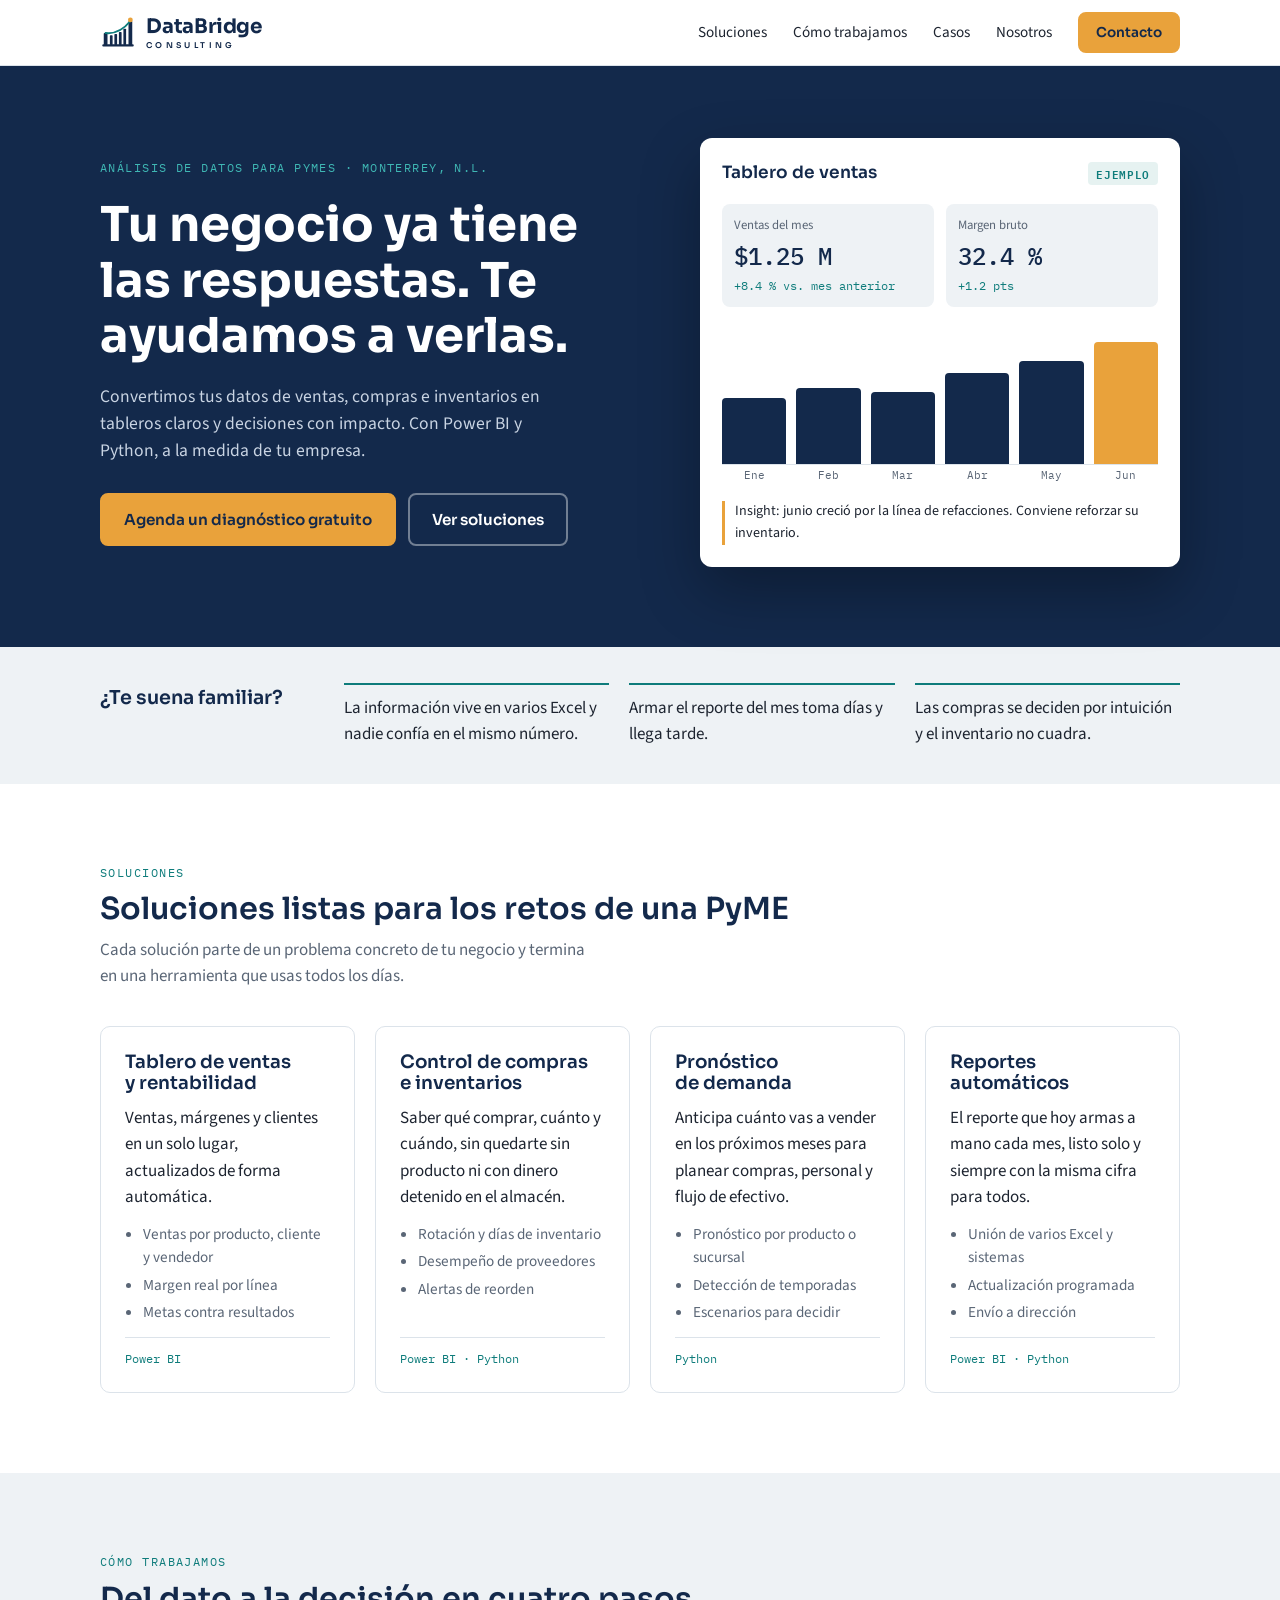
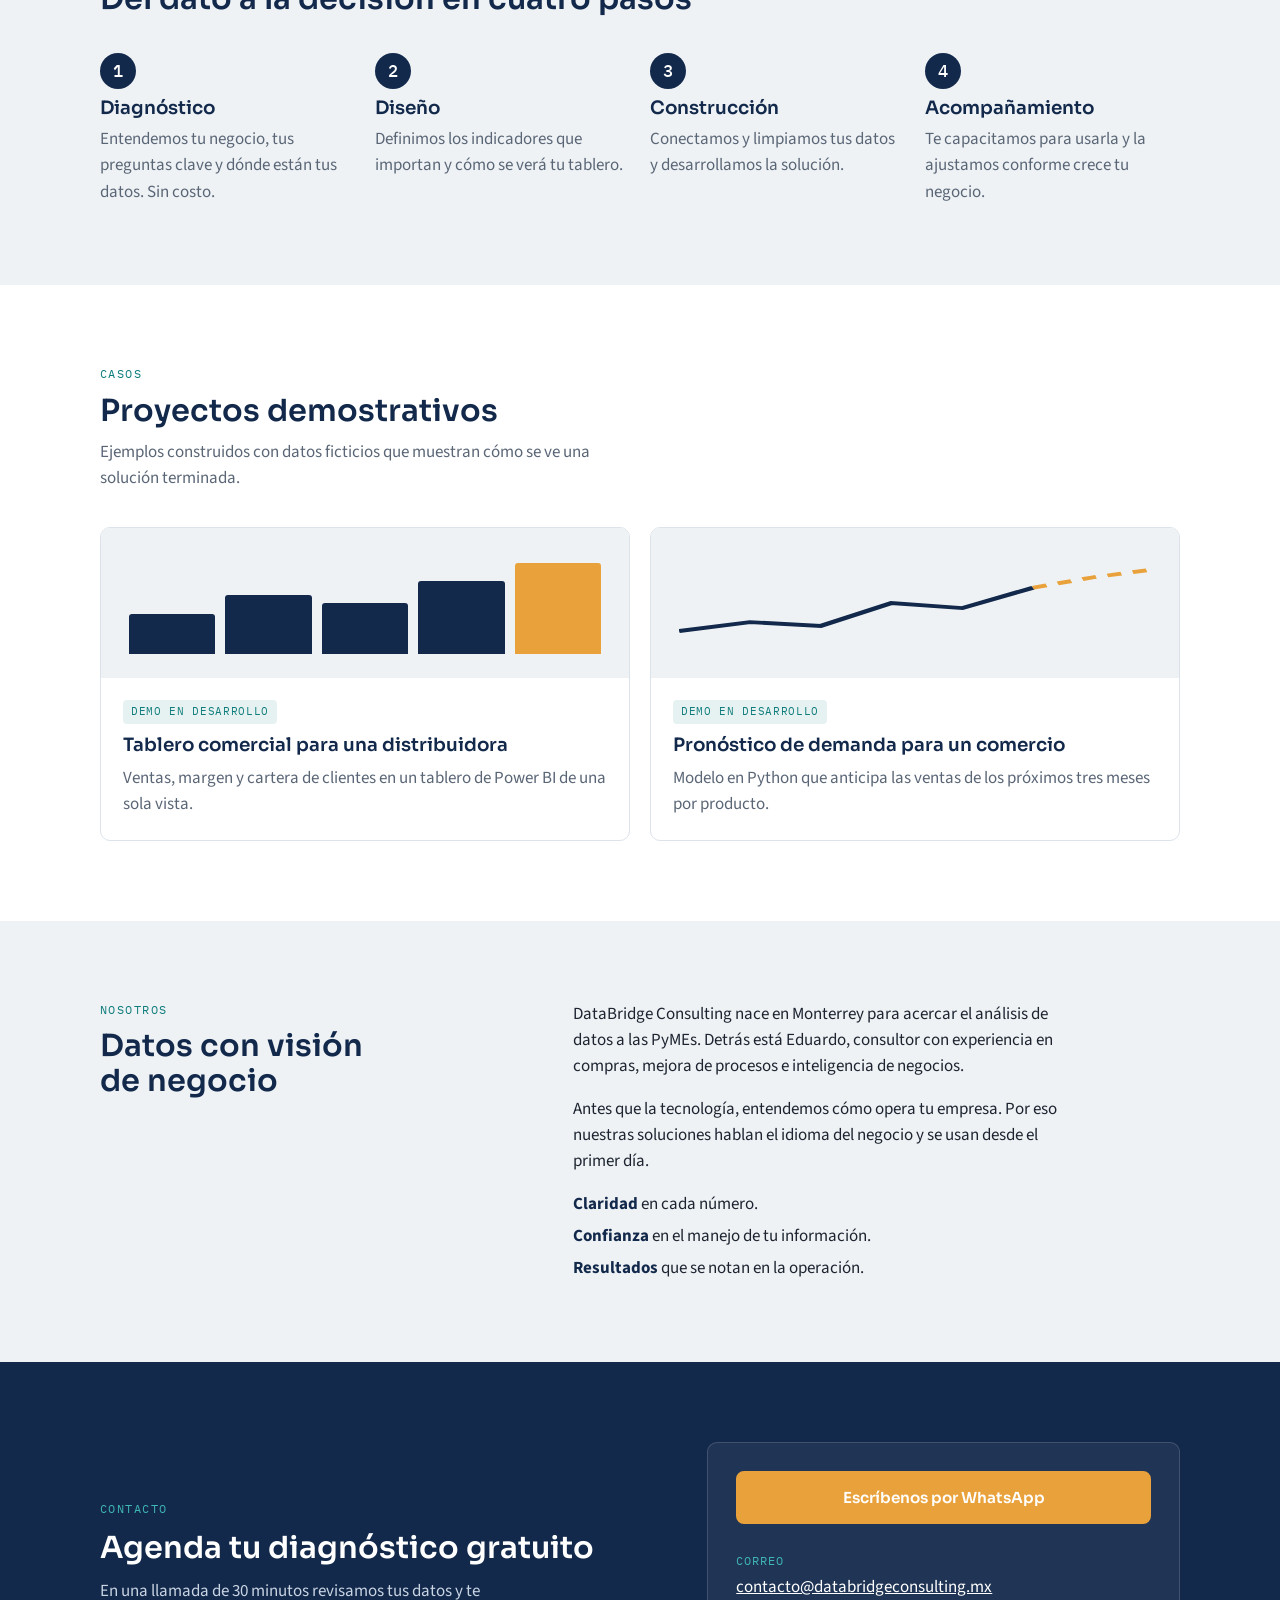
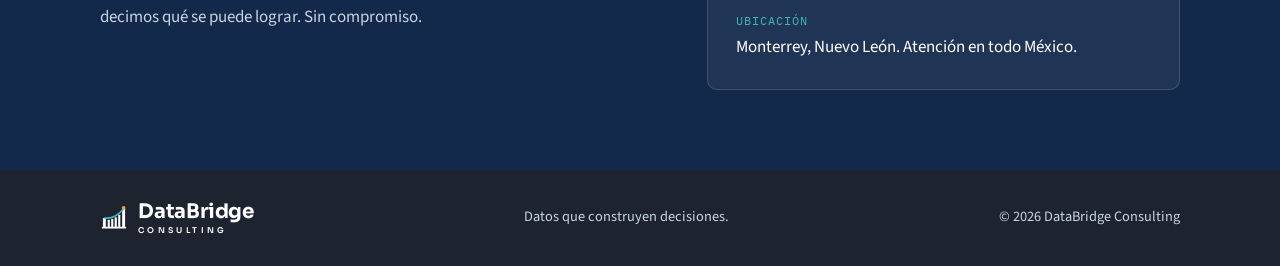
==== index.html @ db4a4141 "Primera versión del sitio con la identidad de marca Página de una sola vista con Inicio, Soluciones," ====
<!doctype html>
<html lang="es-MX">
<head>
  <meta charset="utf-8">
  <meta name="viewport" content="width=device-width, initial-scale=1">
  <title>DataBridge Consulting | Análisis de datos para PyMEs en Monterrey</title>
  <meta name="description" content="Consultoría en análisis de datos para PyMEs en Monterrey. Tableros en Power BI y analítica con Python para que decidas con datos.">
  <meta property="og:title" content="DataBridge Consulting">
  <meta property="og:description" content="Datos que construyen decisiones. Análisis de datos para PyMEs en Monterrey, N.L.">
  <meta property="og:type" content="website">
  <meta property="og:url" content="https://databridgeconsulting.mx/">
  <meta name="theme-color" content="#13294B">
  <link rel="icon" href="assets/img/favicon.svg" type="image/svg+xml">
  <link rel="preconnect" href="https://fonts.googleapis.com">
  <link rel="preconnect" href="https://fonts.gstatic.com" crossorigin>
  <link rel="stylesheet" href="https://fonts.googleapis.com/css2?family=Sora:wght@400;600;700&family=Source+Sans+3:wght@400;600&family=IBM+Plex+Mono:wght@400;500&display=swap">
  <link rel="stylesheet" href="assets/css/styles.css">
</head>
<body>

<header class="site-header">
  <div class="container header-inner">
    <a href="#inicio" class="lockup" aria-label="DataBridge Consulting, inicio">
      <img src="assets/img/simbolo.svg" alt="" width="36" height="36">
      <span class="word"><b>DataBridge</b><small>CONSULTING</small></span>
    </a>
    <button class="menu-toggle" id="menu-toggle" aria-expanded="false" aria-controls="menu">Menú</button>
    <nav id="menu" class="menu">
      <a href="#soluciones">Soluciones</a>
      <a href="#proceso">Cómo trabajamos</a>
      <a href="#casos">Casos</a>
      <a href="#nosotros">Nosotros</a>
      <a href="#contacto" class="btn btn-sm">Contacto</a>
    </nav>
  </div>
</header>

<main>

  <!-- INICIO -->
  <section id="inicio" class="hero">
    <div class="container hero-grid">
      <div class="hero-copy">
        <p class="eyebrow on-dark">Análisis de datos para PyMEs · Monterrey, N.L.</p>
        <h1>Tu negocio ya tiene las respuestas. Te ayudamos a verlas.</h1>
        <p class="hero-lead">Convertimos tus datos de ventas, compras e inventarios en tableros claros y decisiones con impacto. Con Power BI y Python, a la medida de tu empresa.</p>
        <div class="hero-actions">
          <a href="#contacto" class="btn">Agenda un diagnóstico gratuito</a>
          <a href="#soluciones" class="btn btn-ghost">Ver soluciones</a>
        </div>
      </div>

      <figure class="dash" aria-label="Ejemplo de tablero de ventas">
        <div class="dash-head">
          <span>Tablero de ventas</span>
          <span class="tag">Ejemplo</span>
        </div>
        <div class="kpis">
          <div><span class="kpi-label">Ventas del mes</span><span class="kpi-value">$1.25 M</span><span class="kpi-delta up">+8.4 % vs. mes anterior</span></div>
          <div><span class="kpi-label">Margen bruto</span><span class="kpi-value">32.4 %</span><span class="kpi-delta up">+1.2 pts</span></div>
        </div>
        <div class="chart" role="img" aria-label="Ventas mensuales de enero a junio en aumento, junio destacado">
          <div class="bar" style="--h:48%"><span>Ene</span></div>
          <div class="bar" style="--h:55%"><span>Feb</span></div>
          <div class="bar" style="--h:52%"><span>Mar</span></div>
          <div class="bar" style="--h:66%"><span>Abr</span></div>
          <div class="bar" style="--h:74%"><span>May</span></div>
          <div class="bar hl" style="--h:88%"><span>Jun</span></div>
        </div>
        <figcaption>Insight: junio creció por la línea de refacciones. Conviene reforzar su inventario.</figcaption>
      </figure>
    </div>
  </section>

  <!-- PROPUESTA -->
  <section class="band">
    <div class="container band-grid">
      <p class="band-title">¿Te suena familiar?</p>
      <ul class="pains">
        <li>La información vive en varios Excel y nadie confía en el mismo número.</li>
        <li>Armar el reporte del mes toma días y llega tarde.</li>
        <li>Las compras se deciden por intuición y el inventario no cuadra.</li>
      </ul>
    </div>
  </section>

  <!-- SOLUCIONES -->
  <section id="soluciones" class="section">
    <div class="container">
      <div class="section-head">
        <p class="eyebrow">Soluciones</p>
        <h2>Soluciones listas para los retos de una PyME</h2>
        <p class="lead">Cada solución parte de un problema concreto de tu negocio y termina en una herramienta que usas todos los días.</p>
      </div>
      <div class="cards">
        <article class="card">
          <h3>Tablero de ventas y rentabilidad</h3>
          <p>Ventas, márgenes y clientes en un solo lugar, actualizados de forma automática.</p>
          <ul><li>Ventas por producto, cliente y vendedor</li><li>Margen real por línea</li><li>Metas contra resultados</li></ul>
          <p class="card-tool">Power BI</p>
        </article>
        <article class="card">
          <h3>Control de compras e inventarios</h3>
          <p>Saber qué comprar, cuánto y cuándo, sin quedarte sin producto ni con dinero detenido en el almacén.</p>
          <ul><li>Rotación y días de inventario</li><li>Desempeño de proveedores</li><li>Alertas de reorden</li></ul>
          <p class="card-tool">Power BI · Python</p>
        </article>
        <article class="card">
          <h3>Pronóstico de demanda</h3>
          <p>Anticipa cuánto vas a vender en los próximos meses para planear compras, personal y flujo de efectivo.</p>
          <ul><li>Pronóstico por producto o sucursal</li><li>Detección de temporadas</li><li>Escenarios para decidir</li></ul>
          <p class="card-tool">Python</p>
        </article>
        <article class="card">
          <h3>Reportes automáticos</h3>
          <p>El reporte que hoy armas a mano cada mes, listo solo y siempre con la misma cifra para todos.</p>
          <ul><li>Unión de varios Excel y sistemas</li><li>Actualización programada</li><li>Envío a dirección</li></ul>
          <p class="card-tool">Power BI · Python</p>
        </article>
      </div>
    </div>
  </section>

  <!-- PROCESO -->
  <section id="proceso" class="section section-alt">
    <div class="container">
      <div class="section-head">
        <p class="eyebrow">Cómo trabajamos</p>
        <h2>Del dato a la decisión en cuatro pasos</h2>
      </div>
      <ol class="steps">
        <li><h3>Diagnóstico</h3><p>Entendemos tu negocio, tus preguntas clave y dónde están tus datos. Sin costo.</p></li>
        <li><h3>Diseño</h3><p>Definimos los indicadores que importan y cómo se verá tu tablero.</p></li>
        <li><h3>Construcción</h3><p>Conectamos y limpiamos tus datos y desarrollamos la solución.</p></li>
        <li><h3>Acompañamiento</h3><p>Te capacitamos para usarla y la ajustamos conforme crece tu negocio.</p></li>
      </ol>
    </div>
  </section>

  <!-- CASOS -->
  <section id="casos" class="section">
    <div class="container">
      <div class="section-head">
        <p class="eyebrow">Casos</p>
        <h2>Proyectos demostrativos</h2>
        <p class="lead">Ejemplos construidos con datos ficticios que muestran cómo se ve una solución terminada.</p>
      </div>
      <div class="cases">
        <article class="case">
          <div class="case-visual" aria-hidden="true">
            <div class="mini-bars"><i style="--h:40%"></i><i style="--h:58%"></i><i style="--h:50%"></i><i style="--h:72%"></i><i style="--h:90%" class="hl"></i></div>
          </div>
          <div class="case-body">
            <p class="tag">Demo en desarrollo</p>
            <h3>Tablero comercial para una distribuidora</h3>
            <p>Ventas, margen y cartera de clientes en un tablero de Power BI de una sola vista.</p>
          </div>
        </article>
        <article class="case">
          <div class="case-visual" aria-hidden="true">
            <svg viewBox="0 0 200 80" preserveAspectRatio="none"><polyline points="0,62 30,55 60,58 90,40 120,44 150,28" fill="none" stroke="#13294B" stroke-width="3"/><polyline points="150,28 175,20 200,14" fill="none" stroke="#E9A23B" stroke-width="3" stroke-dasharray="6 5"/></svg>
          </div>
          <div class="case-body">
            <p class="tag">Demo en desarrollo</p>
            <h3>Pronóstico de demanda para un comercio</h3>
            <p>Modelo en Python que anticipa las ventas de los próximos tres meses por producto.</p>
          </div>
        </article>
      </div>
    </div>
  </section>

  <!-- NOSOTROS -->
  <section id="nosotros" class="section section-alt">
    <div class="container about">
      <div>
        <p class="eyebrow">Nosotros</p>
        <h2>Datos con visión de negocio</h2>
      </div>
      <div class="about-copy">
        <p>DataBridge Consulting nace en Monterrey para acercar el análisis de datos a las PyMEs. Detrás está Eduardo, consultor con experiencia en compras, mejora de procesos e inteligencia de negocios.</p>
        <p>Antes que la tecnología, entendemos cómo opera tu empresa. Por eso nuestras soluciones hablan el idioma del negocio y se usan desde el primer día.</p>
        <ul class="values">
          <li><b>Claridad</b> en cada número.</li>
          <li><b>Confianza</b> en el manejo de tu información.</li>
          <li><b>Resultados</b> que se notan en la operación.</li>
        </ul>
      </div>
    </div>
  </section>

  <!-- CONTACTO -->
  <section id="contacto" class="section contact">
    <div class="container contact-grid">
      <div>
        <p class="eyebrow on-dark">Contacto</p>
        <h2>Agenda tu diagnóstico gratuito</h2>
        <p class="contact-lead">En una llamada de 30 minutos revisamos tus datos y te decimos qué se puede lograr. Sin compromiso.</p>
      </div>
      <div class="contact-card">
        <!-- PENDIENTE: reemplazar con el WhatsApp y correo reales -->
        <a class="btn" href="https://wa.me/528100000000?text=Hola%2C%20me%20interesa%20un%20diagn%C3%B3stico%20de%20datos" target="_blank" rel="noopener">Escríbenos por WhatsApp</a>
        <dl>
          <dt>Correo</dt><dd><a href="mailto:contacto@databridgeconsulting.mx">contacto@databridgeconsulting.mx</a></dd>
          <dt>Ubicación</dt><dd>Monterrey, Nuevo León. Atención en todo México.</dd>
        </dl>
      </div>
    </div>
  </section>

</main>

<footer class="site-footer">
  <div class="container footer-inner">
    <span class="lockup">
      <img src="assets/img/simbolo-negativo.svg" alt="" width="28" height="28">
      <span class="word"><b>DataBridge</b><small>CONSULTING</small></span>
    </span>
    <p>Datos que construyen decisiones.</p>
    <p class="copy">© <span id="year">2026</span> DataBridge Consulting</p>
  </div>
</footer>

<script src="assets/js/main.js"></script>
</body>
</html>
---- assets/css/styles.css ----
/* DataBridge Consulting — estilos del sitio
   Colores y fuentes según el Manual de Marca v1 */
:root {
  --indigo: #13294B;     /* Índigo Puente (primario) */
  --teal: #0E7C7B;       /* Turquesa Dato (secundario) */
  --teal-light: #3FB7B4; /* Turquesa claro (sobre fondo oscuro) */
  --amber: #E9A23B;      /* Ámbar Insight (acento) */
  --mist: #EEF2F5;       /* Niebla (fondos) */
  --graphite: #1D2430;   /* Grafito (texto) */
  --muted: #5A6676;
  --line: #DCE3EA;
  --white: #FFFFFF;
  --on-dark-muted: #C9D4E3;

  --f-display: "Sora", "Segoe UI", system-ui, sans-serif;
  --f-body: "Source Sans 3", "Segoe UI", system-ui, sans-serif;
  --f-mono: "IBM Plex Mono", ui-monospace, Menlo, monospace;

  --radius: 10px;
  --maxw: 1120px;
  color-scheme: light;
}

* { box-sizing: border-box; }
html { scroll-behavior: smooth; scroll-padding-top: 76px; }
@media (prefers-reduced-motion: reduce) { html { scroll-behavior: auto; } }
body {
  margin: 0;
  background: var(--white);
  color: var(--graphite);
  font-family: var(--f-body);
  font-size: 17px;
  line-height: 1.55;
}
img { max-width: 100%; display: block; }
a { color: var(--teal); }
a:focus-visible, button:focus-visible { outline: 3px solid var(--amber); outline-offset: 2px; }
h1, h2, h3 { font-family: var(--f-display); line-height: 1.15; margin: 0; text-wrap: balance; color: var(--indigo); }
h2 { font-size: clamp(1.5rem, 3vw, 1.9rem); font-weight: 600; }
h3 { font-size: 1.15rem; font-weight: 600; }
p { margin: 0; }

.container { max-width: var(--maxw); margin: 0 auto; padding-inline: 20px; }

.eyebrow {
  font-family: var(--f-mono);
  font-size: .75rem;
  letter-spacing: .12em;
  text-transform: uppercase;
  color: var(--teal);
}
.eyebrow.on-dark { color: var(--teal-light); }
.lead { color: var(--muted); max-width: 62ch; }
.tag {
  font-family: var(--f-mono);
  font-size: .7rem;
  letter-spacing: .06em;
  text-transform: uppercase;
  color: var(--teal);
  background: rgba(14, 124, 123, .1);
  padding: 3px 8px;
  border-radius: 4px;
  justify-self: start;
  width: fit-content;
}

/* Botones */
.btn {
  display: inline-block;
  background: var(--amber);
  color: var(--indigo);
  font-family: var(--f-display);
  font-weight: 600;
  font-size: .95rem;
  text-decoration: none;
  padding: 13px 22px;
  border-radius: 8px;
  border: 2px solid var(--amber);
  transition: transform .15s ease, box-shadow .15s ease;
}
.btn:hover { transform: translateY(-1px); box-shadow: 0 6px 18px rgba(233, 162, 59, .35); }
.btn-ghost { background: transparent; color: var(--white); border-color: rgba(255, 255, 255, .4); }
.btn-ghost:hover { border-color: var(--white); box-shadow: none; }
.btn-sm { padding: 8px 16px; font-size: .85rem; }
@media (prefers-reduced-motion: reduce) { .btn { transition: none; } }

/* Logotipo en HTML */
.lockup { display: flex; align-items: center; gap: 10px; text-decoration: none; color: var(--indigo); }
.word { display: grid; line-height: 1; }
.word b { font-family: var(--f-display); font-weight: 700; font-size: 1.25rem; letter-spacing: -.01em; }
.word small { font-family: var(--f-display); font-weight: 600; font-size: .5rem; letter-spacing: .42em; margin-top: 4px; }

/* Encabezado */
.site-header {
  position: sticky; top: 0; z-index: 10;
  background: rgba(255, 255, 255, .96);
  backdrop-filter: blur(6px);
  border-bottom: 1px solid var(--line);
}
.header-inner { display: flex; align-items: center; justify-content: space-between; gap: 16px; padding-block: 12px; }
.menu { display: flex; align-items: center; gap: 26px; }
.menu a:not(.btn) { color: var(--graphite); text-decoration: none; font-size: .95rem; }
.menu a:not(.btn):hover { color: var(--teal); }
.menu-toggle {
  display: none;
  font: 600 .9rem var(--f-display);
  color: var(--indigo);
  background: none;
  border: 1px solid var(--line);
  border-radius: 6px;
  padding: 8px 12px;
  cursor: pointer;
}
@media (max-width: 820px) {
  .menu-toggle { display: block; }
  .menu {
    display: none;
    position: absolute; left: 0; right: 0; top: 100%;
    flex-direction: column; align-items: stretch; gap: 0;
    background: var(--white);
    border-bottom: 1px solid var(--line);
    padding: 8px 20px 16px;
  }
  .menu.open { display: flex; }
  .menu a:not(.btn) { padding: 12px 0; border-bottom: 1px solid var(--line); }
  .menu .btn { margin-top: 12px; text-align: center; }
}

/* Inicio */
.hero { background: var(--indigo); color: var(--white); padding-block: 72px 80px; }
.hero-grid { display: grid; grid-template-columns: 1.15fr 1fr; gap: 48px; align-items: center; }
.hero-copy { display: grid; gap: 20px; min-width: 0; }
.hero h1 { color: var(--white); font-size: clamp(2rem, 4.6vw, 3rem); font-weight: 700; }
.hero-lead { color: var(--on-dark-muted); font-size: 1.1rem; max-width: 52ch; }
.hero-actions { display: flex; flex-wrap: wrap; gap: 12px; margin-top: 8px; }
@media (max-width: 900px) { .hero-grid { grid-template-columns: 1fr; } .hero { padding-block: 48px 56px; } }

/* Tablero de ejemplo */
.dash {
  margin: 0;
  background: var(--white);
  color: var(--graphite);
  border-radius: 12px;
  padding: 22px;
  display: grid;
  gap: 18px;
  box-shadow: 0 24px 60px rgba(0, 0, 0, .3);
  min-width: 0;
}
.dash-head { display: flex; justify-content: space-between; align-items: center; font-family: var(--f-display); font-weight: 600; color: var(--indigo); }
.kpis { display: grid; grid-template-columns: 1fr 1fr; gap: 12px; }
.kpis > div { background: var(--mist); border-radius: 8px; padding: 12px; display: grid; gap: 2px; }
.kpi-label { font-size: .8rem; color: var(--muted); }
.kpi-value { font-family: var(--f-mono); font-weight: 500; font-size: 1.5rem; color: var(--indigo); font-variant-numeric: tabular-nums; }
.kpi-delta { font-family: var(--f-mono); font-size: .72rem; }
.kpi-delta.up { color: var(--teal); }
.chart { display: flex; align-items: flex-end; gap: 10px; height: 140px; border-bottom: 1px solid var(--line); padding-bottom: 0; margin-bottom: 18px; }
.bar { flex: 1; height: var(--h); background: var(--indigo); border-radius: 4px 4px 0 0; position: relative; }
.bar.hl { background: var(--amber); }
.bar span { position: absolute; bottom: -20px; left: 0; right: 0; text-align: center; font-family: var(--f-mono); font-size: .68rem; color: var(--muted); }
.dash figcaption { font-size: .88rem; color: var(--graphite); border-left: 3px solid var(--amber); padding-left: 10px; }

/* Franja de dolores */
.band { background: var(--mist); padding-block: 36px; }
.band-grid { display: grid; grid-template-columns: 220px 1fr; gap: 24px; align-items: start; }
.band-title { font-family: var(--f-display); font-weight: 600; font-size: 1.2rem; color: var(--indigo); }
.pains { list-style: none; margin: 0; padding: 0; display: grid; grid-template-columns: repeat(3, 1fr); gap: 20px; }
.pains li { border-top: 2px solid var(--teal); padding-top: 10px; }
@media (max-width: 820px) { .band-grid, .pains { grid-template-columns: 1fr; } }

/* Secciones */
.section { padding-block: 80px; }
.section-alt { background: var(--mist); }
.section-head { display: grid; gap: 10px; margin-bottom: 36px; }
@media (max-width: 700px) { .section { padding-block: 56px; } }

/* Soluciones */
.cards { display: grid; grid-template-columns: repeat(auto-fit, minmax(240px, 1fr)); gap: 20px; }
.card {
  border: 1px solid var(--line);
  border-radius: var(--radius);
  padding: 24px;
  display: flex;
  flex-direction: column;
  gap: 12px;
  background: var(--white);
}
.card ul { margin: 0; padding-left: 18px; color: var(--muted); font-size: .95rem; display: grid; gap: 4px; }
.card-tool { margin-top: auto; font-family: var(--f-mono); font-size: .75rem; color: var(--teal); padding-top: 12px; border-top: 1px solid var(--line); }

/* Proceso */
.steps { list-style: none; margin: 0; padding: 0; display: grid; grid-template-columns: repeat(4, 1fr); gap: 20px; counter-reset: paso; }
.steps li { counter-increment: paso; display: grid; gap: 8px; align-content: start; }
.steps li::before {
  content: counter(paso);
  font-family: var(--f-mono);
  font-weight: 500;
  color: var(--white);
  background: var(--indigo);
  width: 36px; height: 36px;
  border-radius: 50%;
  display: grid; place-items: center;
}
.steps p { color: var(--muted); }
@media (max-width: 900px) { .steps { grid-template-columns: repeat(2, 1fr); } }
@media (max-width: 520px) { .steps { grid-template-columns: 1fr; } }

/* Casos */
.cases { display: grid; grid-template-columns: repeat(auto-fit, minmax(300px, 1fr)); gap: 20px; }
.case { border: 1px solid var(--line); border-radius: var(--radius); overflow: hidden; display: grid; }
.case-visual { background: var(--mist); height: 150px; padding: 24px 28px; display: flex; align-items: flex-end; }
.case-visual svg { width: 100%; height: 100%; }
.mini-bars { display: flex; align-items: flex-end; gap: 10px; width: 100%; height: 100%; }
.mini-bars i { flex: 1; height: var(--h); background: var(--indigo); border-radius: 3px 3px 0 0; }
.mini-bars i.hl { background: var(--amber); }
.case-body { padding: 22px; display: grid; gap: 10px; }
.case-body p:last-child { color: var(--muted); }

/* Nosotros */
.about { display: grid; grid-template-columns: 1fr 1.4fr; gap: 40px; }
.about > div:first-child { display: grid; gap: 10px; align-content: start; }
.about-copy { display: grid; gap: 16px; max-width: 64ch; }
.values { list-style: none; margin: 0; padding: 0; display: grid; gap: 6px; }
.values b { color: var(--indigo); }
@media (max-width: 820px) { .about { grid-template-columns: 1fr; gap: 20px; } }

/* Contacto */
.contact { background: var(--indigo); color: var(--white); }
.contact h2 { color: var(--white); }
.contact-grid { display: grid; grid-template-columns: 1.2fr 1fr; gap: 40px; align-items: center; }
.contact-grid > div:first-child { display: grid; gap: 12px; }
.contact-lead { color: var(--on-dark-muted); max-width: 48ch; }
.contact-card { background: rgba(255, 255, 255, .06); border: 1px solid rgba(255, 255, 255, .14); border-radius: var(--radius); padding: 28px; display: grid; gap: 20px; }
.contact-card .btn { text-align: center; }
.contact-card dl { margin: 0; display: grid; gap: 4px; }
.contact-card dt { font-family: var(--f-mono); font-size: .72rem; letter-spacing: .08em; text-transform: uppercase; color: var(--teal-light); margin-top: 8px; }
.contact-card dd { margin: 0; overflow-wrap: anywhere; }
.contact-card a { color: var(--white); }
@media (max-width: 820px) { .contact-grid { grid-template-columns: 1fr; } }

/* Pie de página */
.site-footer { background: var(--graphite); color: var(--on-dark-muted); padding-block: 32px; font-size: .9rem; }
.site-footer .lockup { color: var(--white); }
.footer-inner { display: flex; flex-wrap: wrap; align-items: center; justify-content: space-between; gap: 16px; }
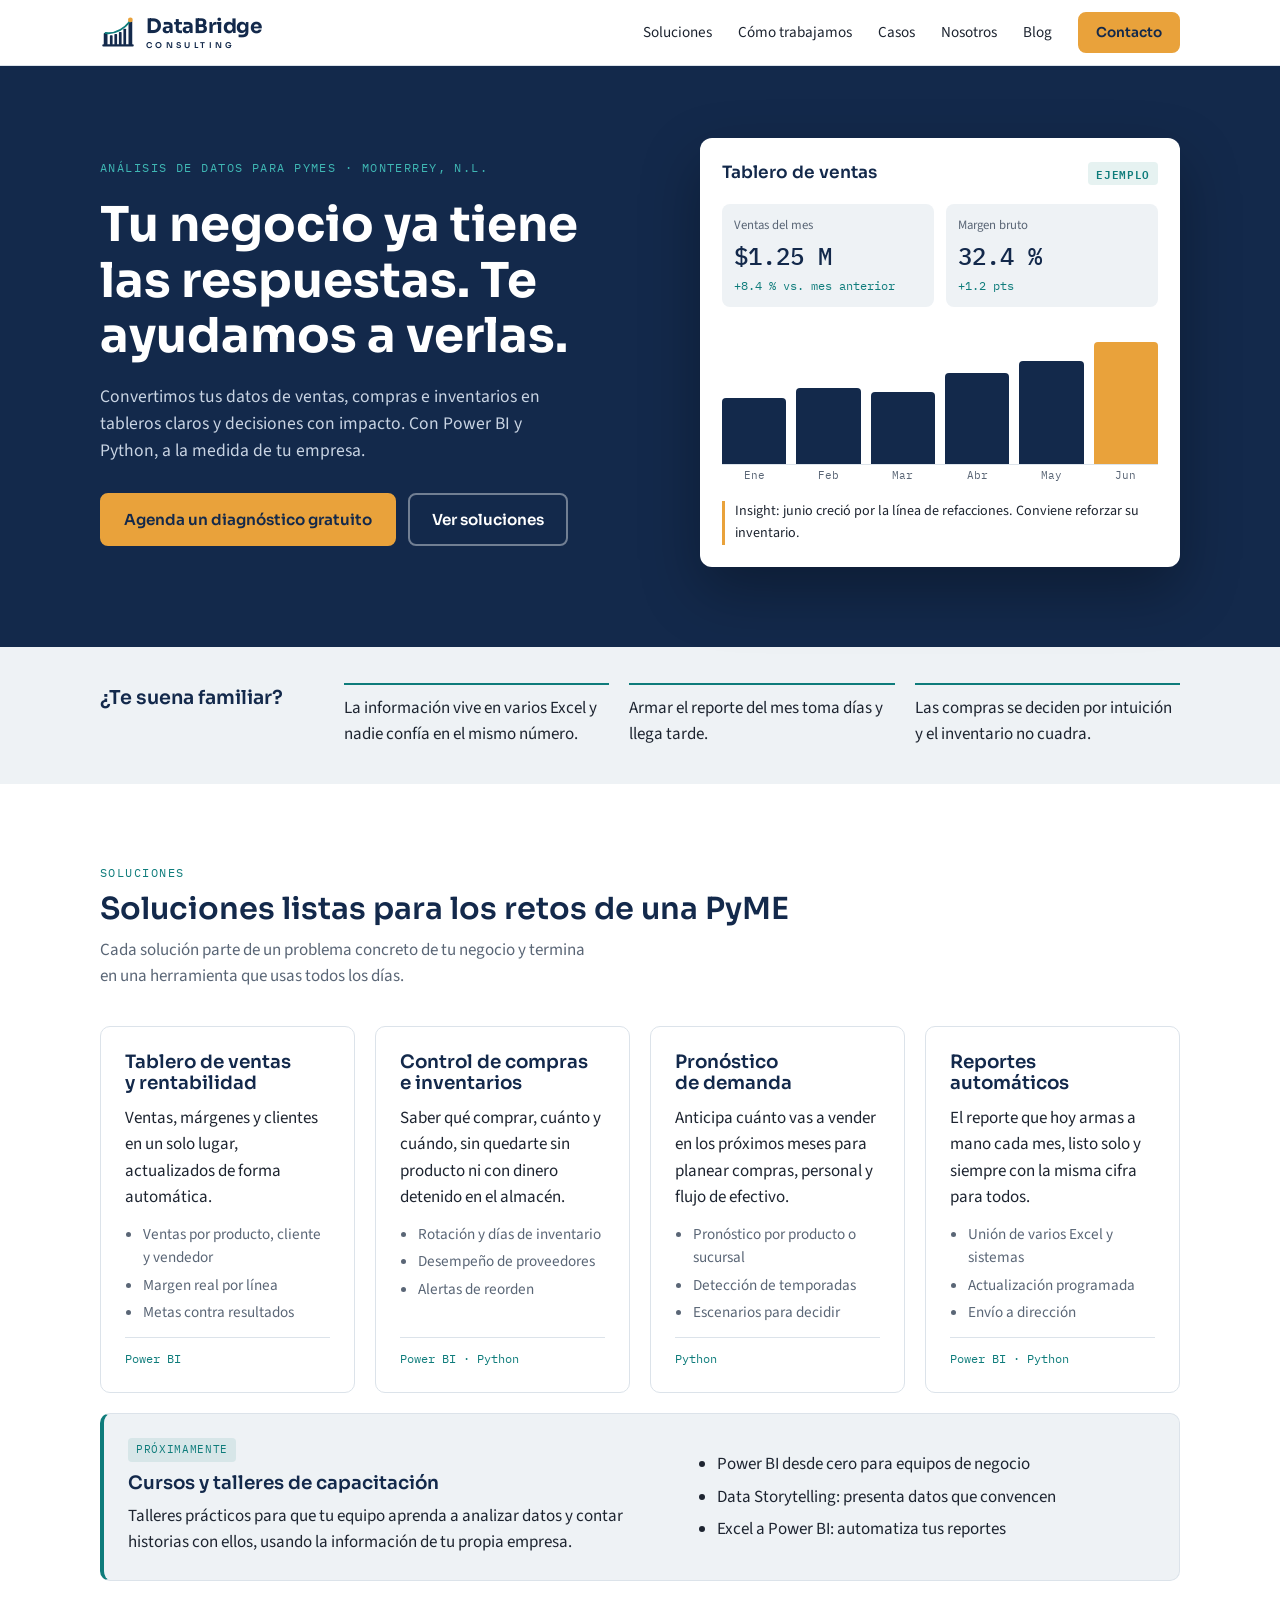
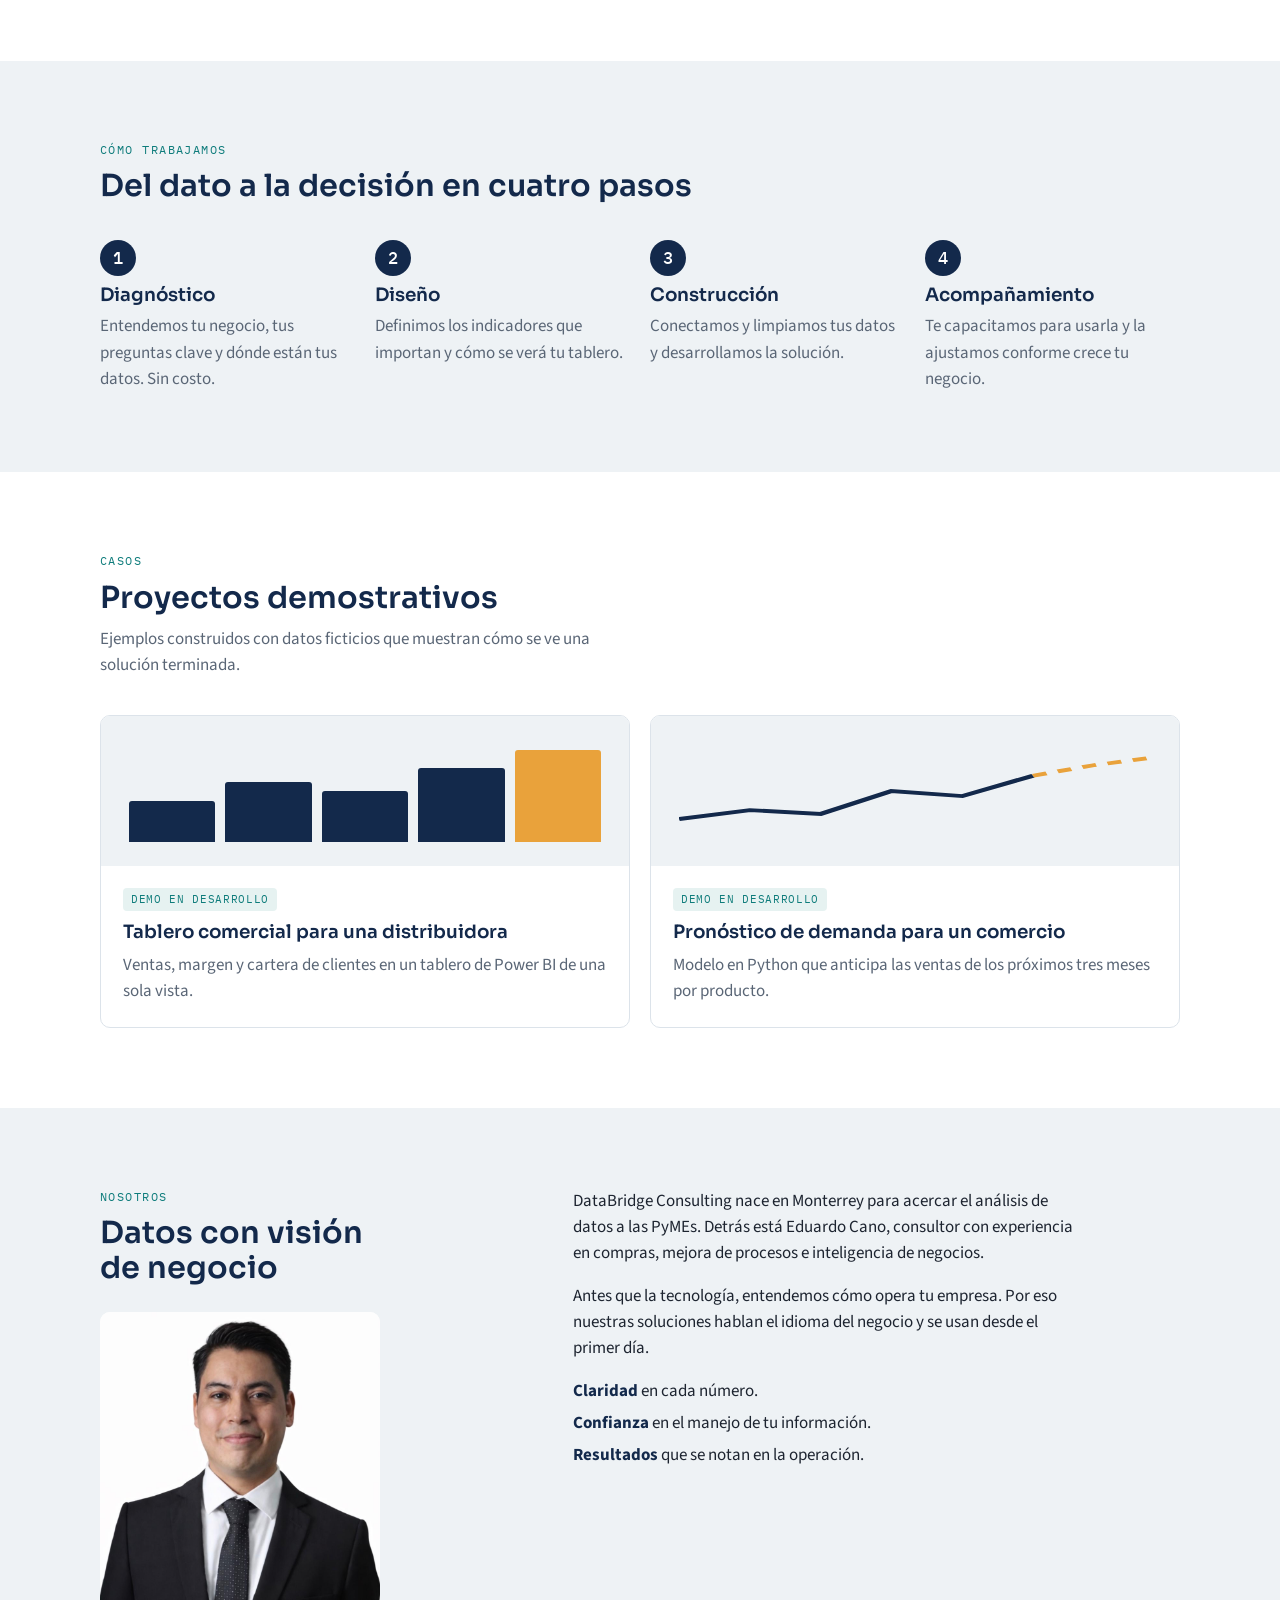
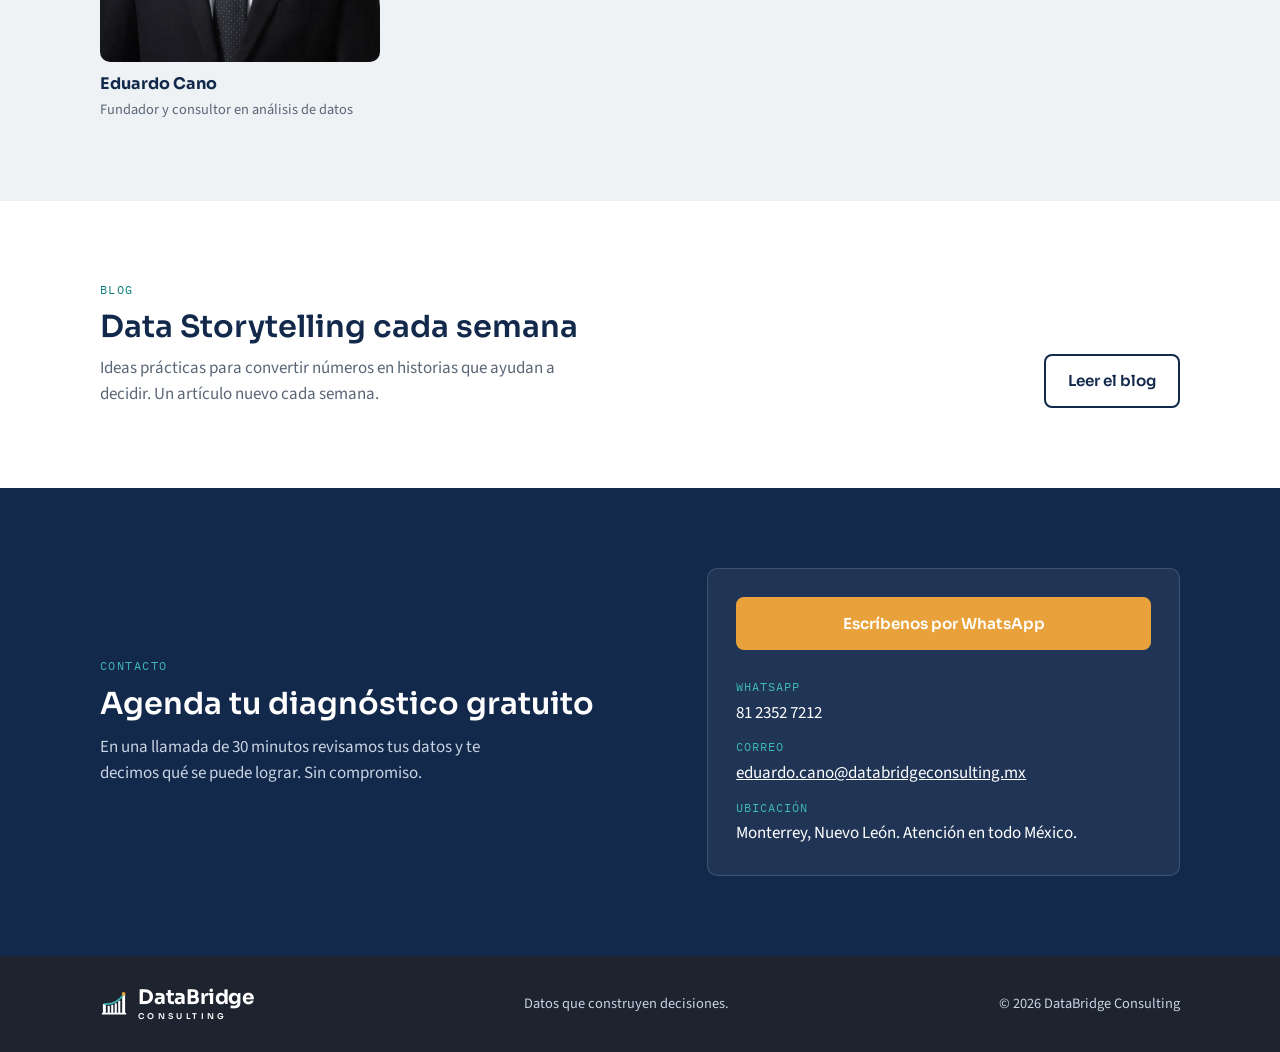
==== commit a8554061: "Agrega contacto real, capacitación, foto y blog - WhatsApp y correo profesional en Contacto - Bloque" ====
--- a/index.html
+++ b/index.html
@@ -30,6 +30,7 @@
       <a href="#proceso">Cómo trabajamos</a>
       <a href="#casos">Casos</a>
       <a href="#nosotros">Nosotros</a>
+      <a href="blog/">Blog</a>
       <a href="#contacto" class="btn btn-sm">Contacto</a>
     </nav>
   </div>
@@ -118,6 +119,18 @@
           <p class="card-tool">Power BI · Python</p>
         </article>
       </div>
+      <article class="training">
+        <div class="training-copy">
+          <p class="tag">Próximamente</p>
+          <h3>Cursos y talleres de capacitación</h3>
+          <p>Talleres prácticos para que tu equipo aprenda a analizar datos y contar historias con ellos, usando la información de tu propia empresa.</p>
+        </div>
+        <ul>
+          <li>Power BI desde cero para equipos de negocio</li>
+          <li>Data Storytelling: presenta datos que convencen</li>
+          <li>Excel a Power BI: automatiza tus reportes</li>
+        </ul>
+      </article>
     </div>
   </section>
 
@@ -173,12 +186,16 @@
   <!-- NOSOTROS -->
   <section id="nosotros" class="section section-alt">
     <div class="container about">
-      <div>
+      <div class="about-head">
         <p class="eyebrow">Nosotros</p>
         <h2>Datos con visión de negocio</h2>
+        <figure class="portrait">
+          <img src="assets/img/eduardo-cano.jpg" alt="Eduardo Cano, fundador de DataBridge Consulting" width="868" height="1280" loading="lazy">
+          <figcaption><b>Eduardo Cano</b><span>Fundador y consultor en análisis de datos</span></figcaption>
+        </figure>
       </div>
       <div class="about-copy">
-        <p>DataBridge Consulting nace en Monterrey para acercar el análisis de datos a las PyMEs. Detrás está Eduardo, consultor con experiencia en compras, mejora de procesos e inteligencia de negocios.</p>
+        <p>DataBridge Consulting nace en Monterrey para acercar el análisis de datos a las PyMEs. Detrás está Eduardo Cano, consultor con experiencia en compras, mejora de procesos e inteligencia de negocios.</p>
         <p>Antes que la tecnología, entendemos cómo opera tu empresa. Por eso nuestras soluciones hablan el idioma del negocio y se usan desde el primer día.</p>
         <ul class="values">
           <li><b>Claridad</b> en cada número.</li>
@@ -186,6 +203,18 @@
           <li><b>Resultados</b> que se notan en la operación.</li>
         </ul>
       </div>
+    </div>
+  </section>
+
+  <!-- BLOG -->
+  <section id="blog" class="section">
+    <div class="container blog-teaser">
+      <div>
+        <p class="eyebrow">Blog</p>
+        <h2>Data Storytelling cada semana</h2>
+        <p class="lead">Ideas prácticas para convertir números en historias que ayudan a decidir. Un artículo nuevo cada semana.</p>
+      </div>
+      <a href="blog/" class="btn btn-outline">Leer el blog</a>
     </div>
   </section>
 
@@ -198,10 +227,10 @@
         <p class="contact-lead">En una llamada de 30 minutos revisamos tus datos y te decimos qué se puede lograr. Sin compromiso.</p>
       </div>
       <div class="contact-card">
-        <!-- PENDIENTE: reemplazar con el WhatsApp y correo reales -->
-        <a class="btn" href="https://wa.me/528100000000?text=Hola%2C%20me%20interesa%20un%20diagn%C3%B3stico%20de%20datos" target="_blank" rel="noopener">Escríbenos por WhatsApp</a>
+        <a class="btn" href="https://wa.me/528123527212?text=Hola%2C%20me%20interesa%20un%20diagn%C3%B3stico%20de%20datos" target="_blank" rel="noopener">Escríbenos por WhatsApp</a>
         <dl>
-          <dt>Correo</dt><dd><a href="mailto:contacto@databridgeconsulting.mx">contacto@databridgeconsulting.mx</a></dd>
+          <dt>WhatsApp</dt><dd>81 2352 7212</dd>
+          <dt>Correo</dt><dd><a href="mailto:eduardo.cano@databridgeconsulting.mx">eduardo.cano@databridgeconsulting.mx</a></dd>
           <dt>Ubicación</dt><dd>Monterrey, Nuevo León. Atención en todo México.</dd>
         </dl>
       </div>
--- a/assets/css/styles.css
+++ b/assets/css/styles.css
@@ -219,7 +219,7 @@
 /* Nosotros */
 .about { display: grid; grid-template-columns: 1fr 1.4fr; gap: 40px; }
 .about > div:first-child { display: grid; gap: 10px; align-content: start; }
-.about-copy { display: grid; gap: 16px; max-width: 64ch; }
+.about-copy { display: grid; gap: 16px; max-width: 64ch; align-content: start; }
 .values { list-style: none; margin: 0; padding: 0; display: grid; gap: 6px; }
 .values b { color: var(--indigo); }
 @media (max-width: 820px) { .about { grid-template-columns: 1fr; gap: 20px; } }
@@ -242,3 +242,45 @@
 .site-footer { background: var(--graphite); color: var(--on-dark-muted); padding-block: 32px; font-size: .9rem; }
 .site-footer .lockup { color: var(--white); }
 .footer-inner { display: flex; flex-wrap: wrap; align-items: center; justify-content: space-between; gap: 16px; }
+
+/* Capacitación */
+.training {
+  margin-top: 20px;
+  border: 1px solid var(--line);
+  border-left: 4px solid var(--teal);
+  border-radius: var(--radius);
+  padding: 24px;
+  display: grid;
+  grid-template-columns: 1.2fr 1fr;
+  gap: 24px;
+  align-items: center;
+  background: var(--mist);
+}
+.training-copy { display: grid; gap: 10px; }
+.training ul { margin: 0; padding-left: 18px; display: grid; gap: 6px; color: var(--graphite); }
+@media (max-width: 760px) { .training { grid-template-columns: 1fr; } }
+
+/* Retrato */
+.about-head { display: grid; gap: 10px; align-content: start; }
+.portrait { margin: 16px 0 0; display: grid; gap: 10px; max-width: 280px; }
+.portrait img { border-radius: var(--radius); aspect-ratio: 4 / 5; object-fit: cover; object-position: top; width: 100%; height: auto; background: var(--white); }
+.portrait figcaption { display: grid; gap: 2px; font-size: .9rem; color: var(--muted); }
+.portrait figcaption b { font-family: var(--f-display); color: var(--indigo); font-size: 1rem; }
+
+/* Blog */
+.blog-teaser { display: flex; flex-wrap: wrap; align-items: end; justify-content: space-between; gap: 24px; }
+.blog-teaser > div { display: grid; gap: 10px; min-width: 0; }
+.btn-outline { background: transparent; color: var(--indigo); border-color: var(--indigo); }
+.btn-outline:hover { background: var(--indigo); color: var(--white); box-shadow: none; }
+
+.post-list { list-style: none; margin: 0; padding: 0; display: grid; gap: 16px; }
+.post-item { border: 1px solid var(--line); border-radius: var(--radius); padding: 22px; display: grid; gap: 8px; }
+.post-item a { color: var(--indigo); text-decoration: none; }
+.post-item a:hover { color: var(--teal); }
+.post-meta { font-family: var(--f-mono); font-size: .75rem; color: var(--muted); }
+.article { max-width: 70ch; display: grid; gap: 18px; }
+.article h1 { font-size: clamp(1.8rem, 4vw, 2.5rem); }
+.article h2 { margin-top: 12px; }
+.article ul, .article ol { margin: 0; padding-left: 22px; display: grid; gap: 6px; }
+.article blockquote { margin: 0; border-left: 3px solid var(--amber); padding-left: 16px; color: var(--indigo); font-family: var(--f-display); font-size: 1.1rem; }
+.back { font-size: .9rem; }
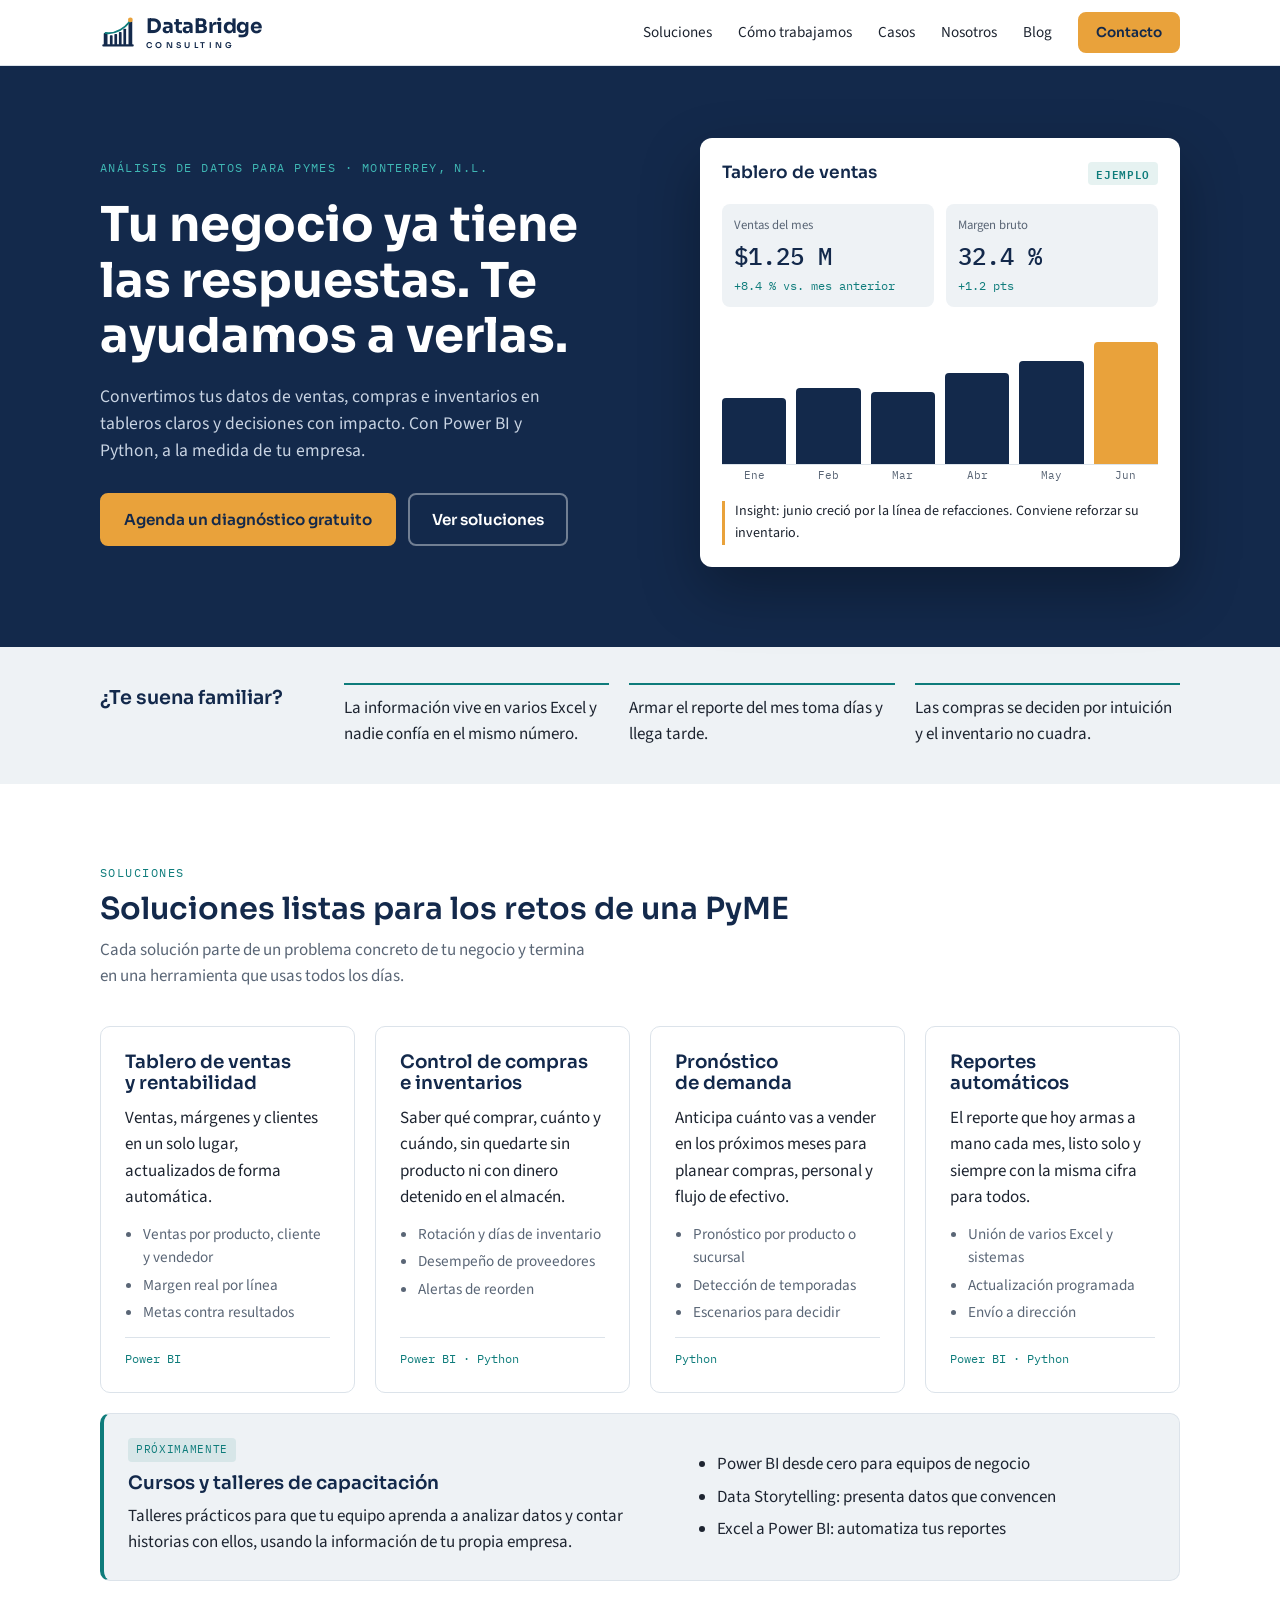
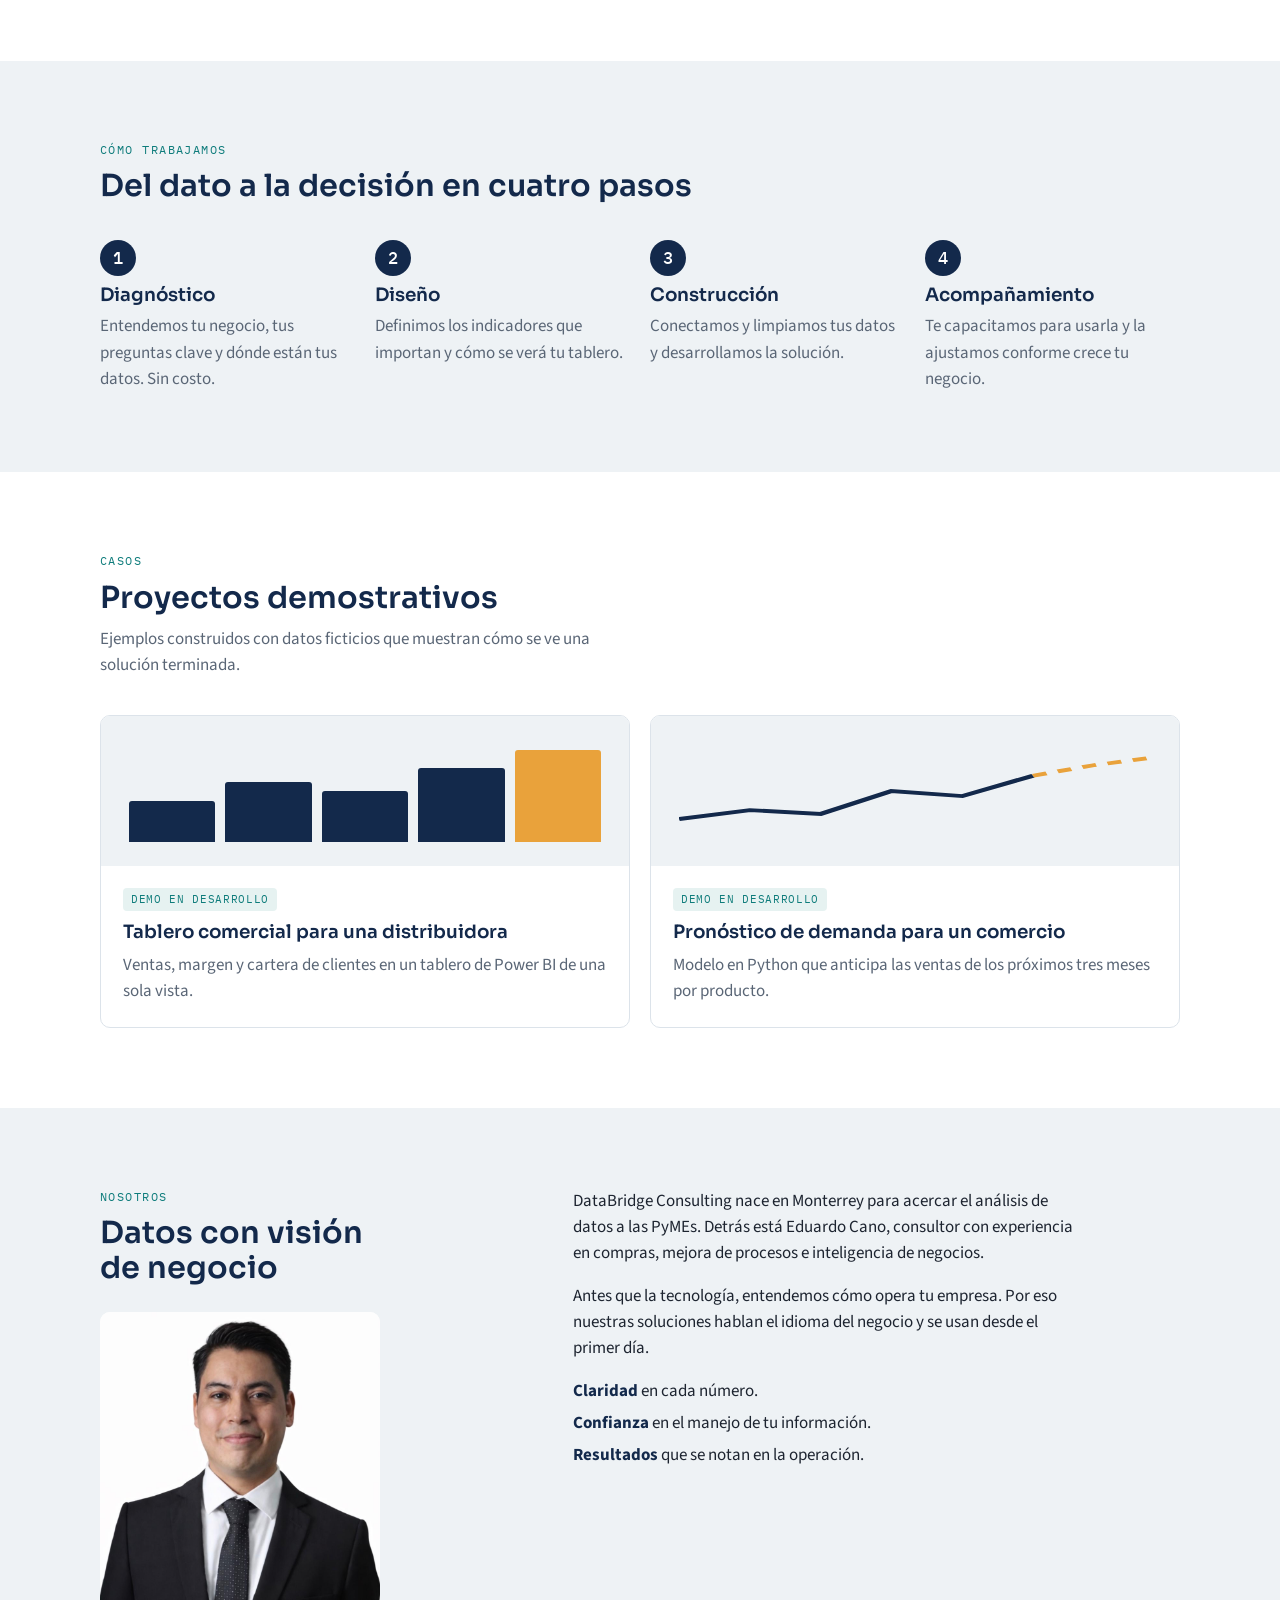
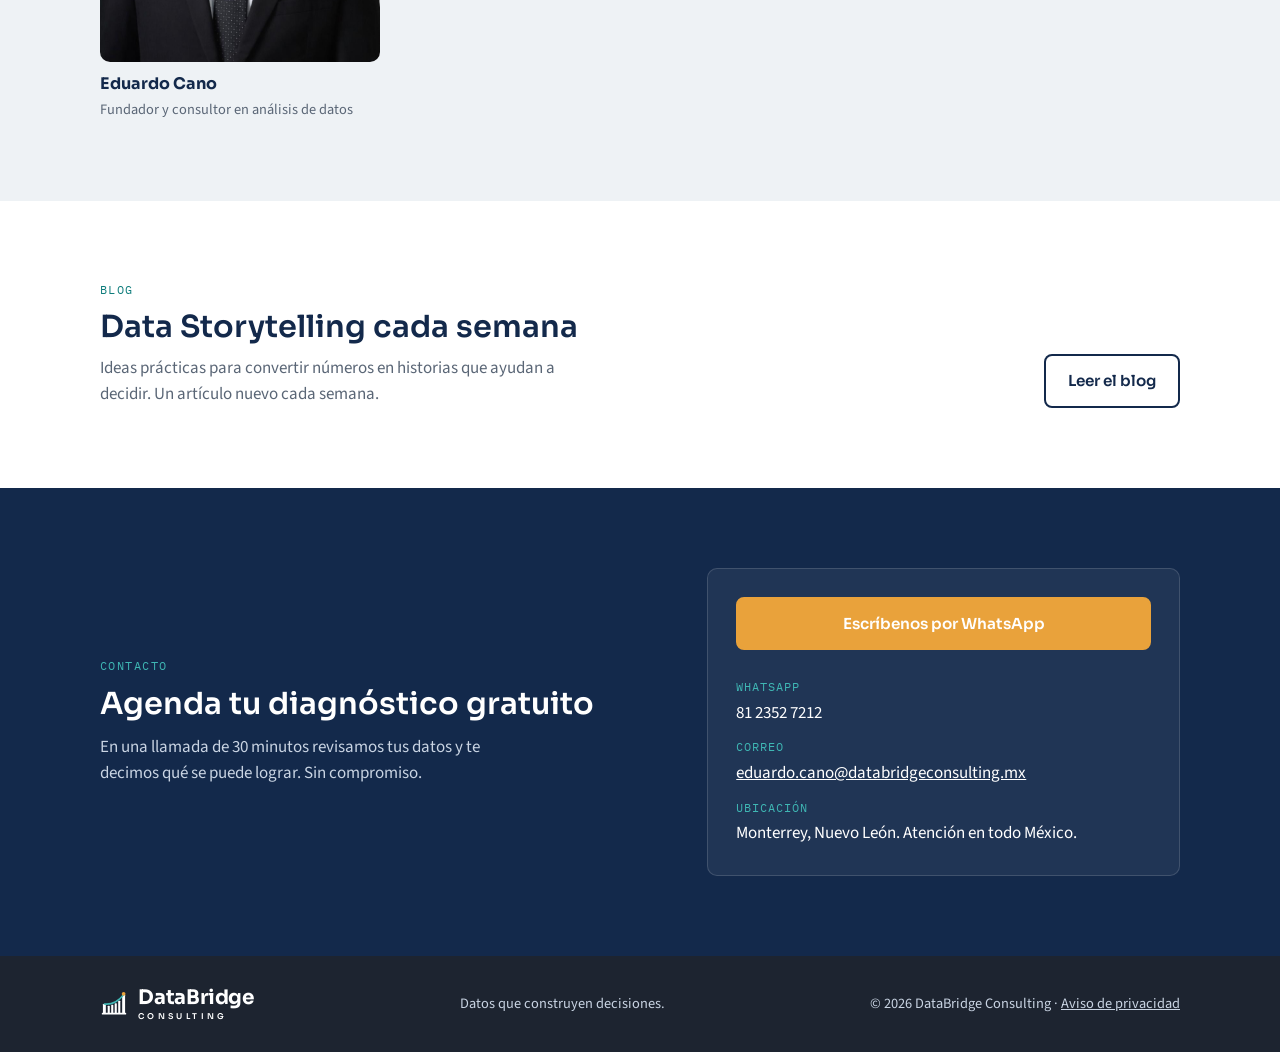
==== commit 448defc3: "Agrega vista previa al compartir, mapa del sitio, página 404 y aviso de privacidad - Imagen y etique" ====
--- a/index.html
+++ b/index.html
@@ -5,12 +5,20 @@
   <meta name="viewport" content="width=device-width, initial-scale=1">
   <title>DataBridge Consulting | Análisis de datos para PyMEs en Monterrey</title>
   <meta name="description" content="Consultoría en análisis de datos para PyMEs en Monterrey. Tableros en Power BI y analítica con Python para que decidas con datos.">
+  <link rel="canonical" href="https://databridgeconsulting.mx/">
+  <meta property="og:site_name" content="DataBridge Consulting">
+  <meta property="og:locale" content="es_MX">
+  <meta property="og:type" content="website">
+  <meta property="og:url" content="https://databridgeconsulting.mx/">
   <meta property="og:title" content="DataBridge Consulting">
   <meta property="og:description" content="Datos que construyen decisiones. Análisis de datos para PyMEs en Monterrey, N.L.">
-  <meta property="og:type" content="website">
-  <meta property="og:url" content="https://databridgeconsulting.mx/">
+  <meta property="og:image" content="https://databridgeconsulting.mx/assets/img/og-image.png">
+  <meta property="og:image:width" content="1200">
+  <meta property="og:image:height" content="630">
+  <meta name="twitter:card" content="summary_large_image">
   <meta name="theme-color" content="#13294B">
   <link rel="icon" href="assets/img/favicon.svg" type="image/svg+xml">
+  <link rel="apple-touch-icon" href="assets/img/apple-touch-icon.png">
   <link rel="preconnect" href="https://fonts.googleapis.com">
   <link rel="preconnect" href="https://fonts.gstatic.com" crossorigin>
   <link rel="stylesheet" href="https://fonts.googleapis.com/css2?family=Sora:wght@400;600;700&family=Source+Sans+3:wght@400;600&family=IBM+Plex+Mono:wght@400;500&display=swap">
@@ -246,7 +254,7 @@
       <span class="word"><b>DataBridge</b><small>CONSULTING</small></span>
     </span>
     <p>Datos que construyen decisiones.</p>
-    <p class="copy">© <span id="year">2026</span> DataBridge Consulting</p>
+    <p class="copy">© <span id="year">2026</span> DataBridge Consulting · <a href="aviso-de-privacidad.html">Aviso de privacidad</a></p>
   </div>
 </footer>
 
--- a/assets/css/styles.css
+++ b/assets/css/styles.css
@@ -284,3 +284,4 @@
 .article ul, .article ol { margin: 0; padding-left: 22px; display: grid; gap: 6px; }
 .article blockquote { margin: 0; border-left: 3px solid var(--amber); padding-left: 16px; color: var(--indigo); font-family: var(--f-display); font-size: 1.1rem; }
 .back { font-size: .9rem; }
+.site-footer a { color: var(--on-dark-muted); }
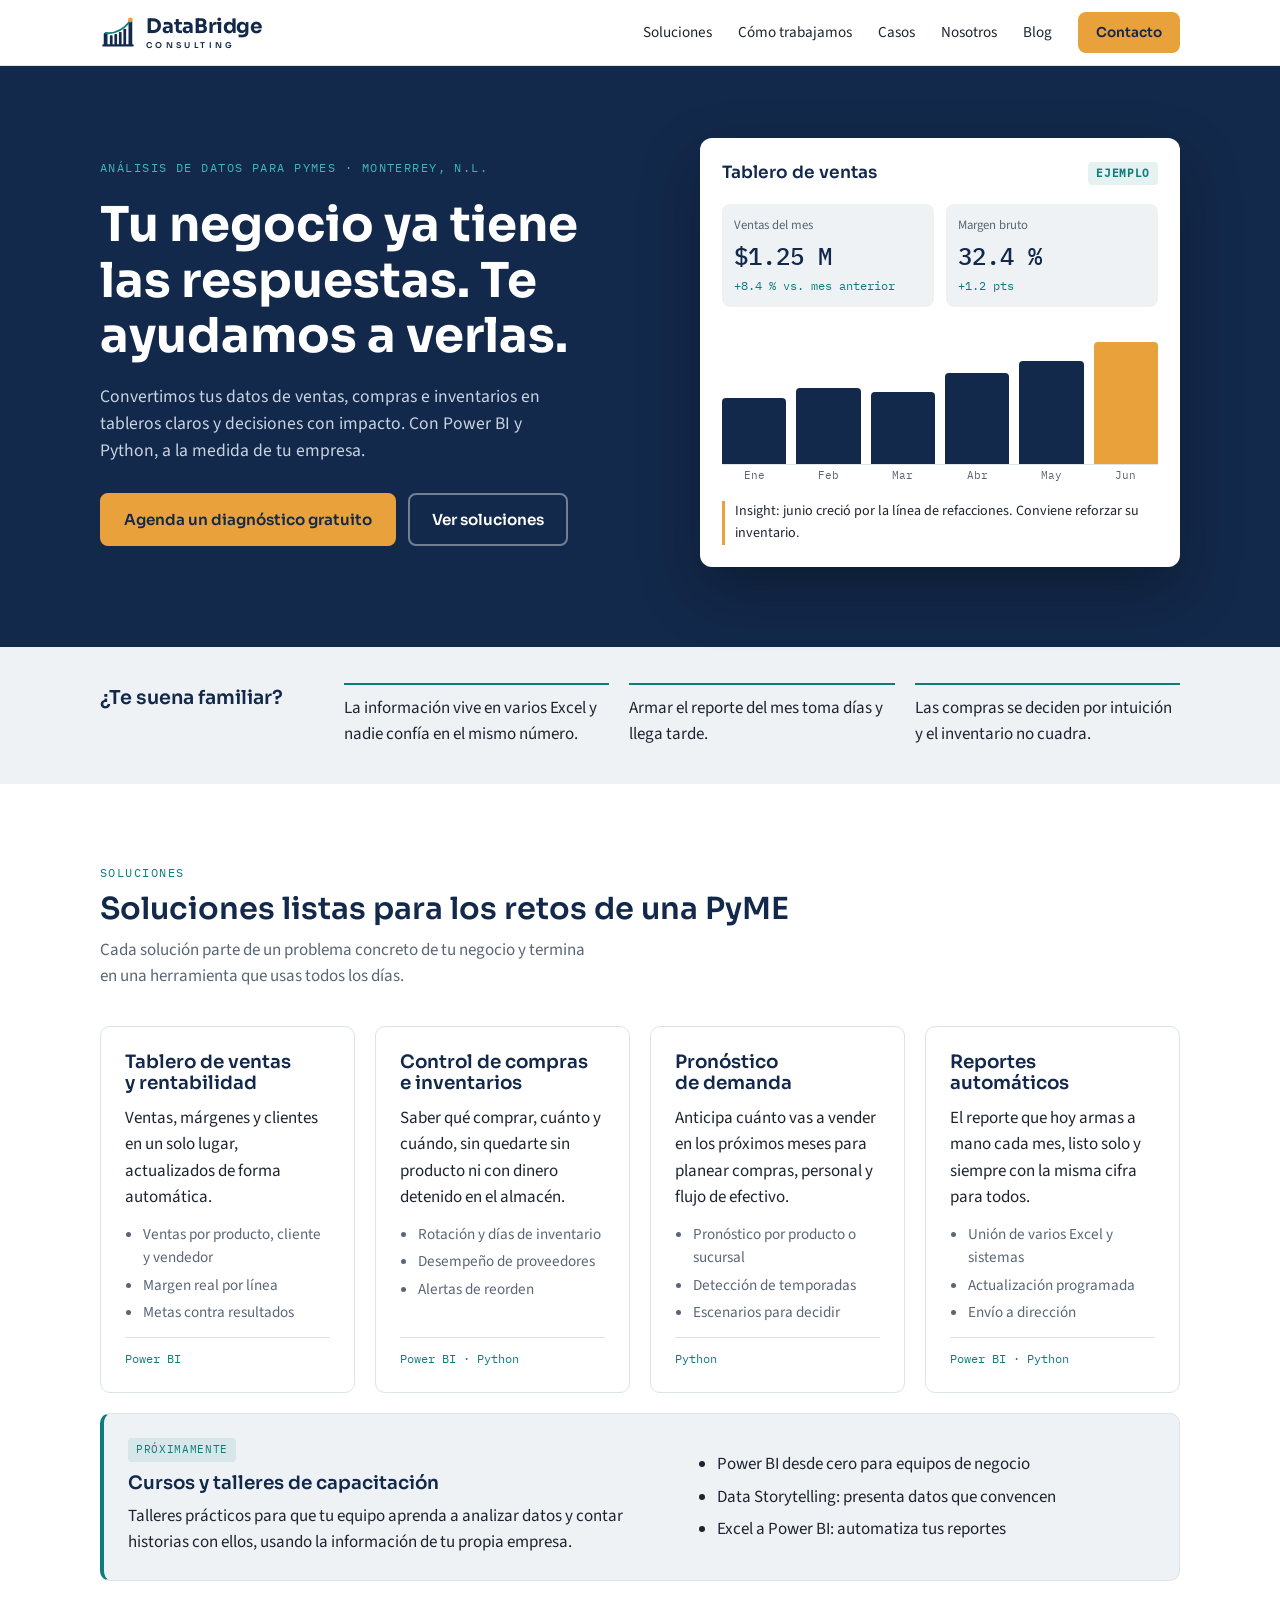
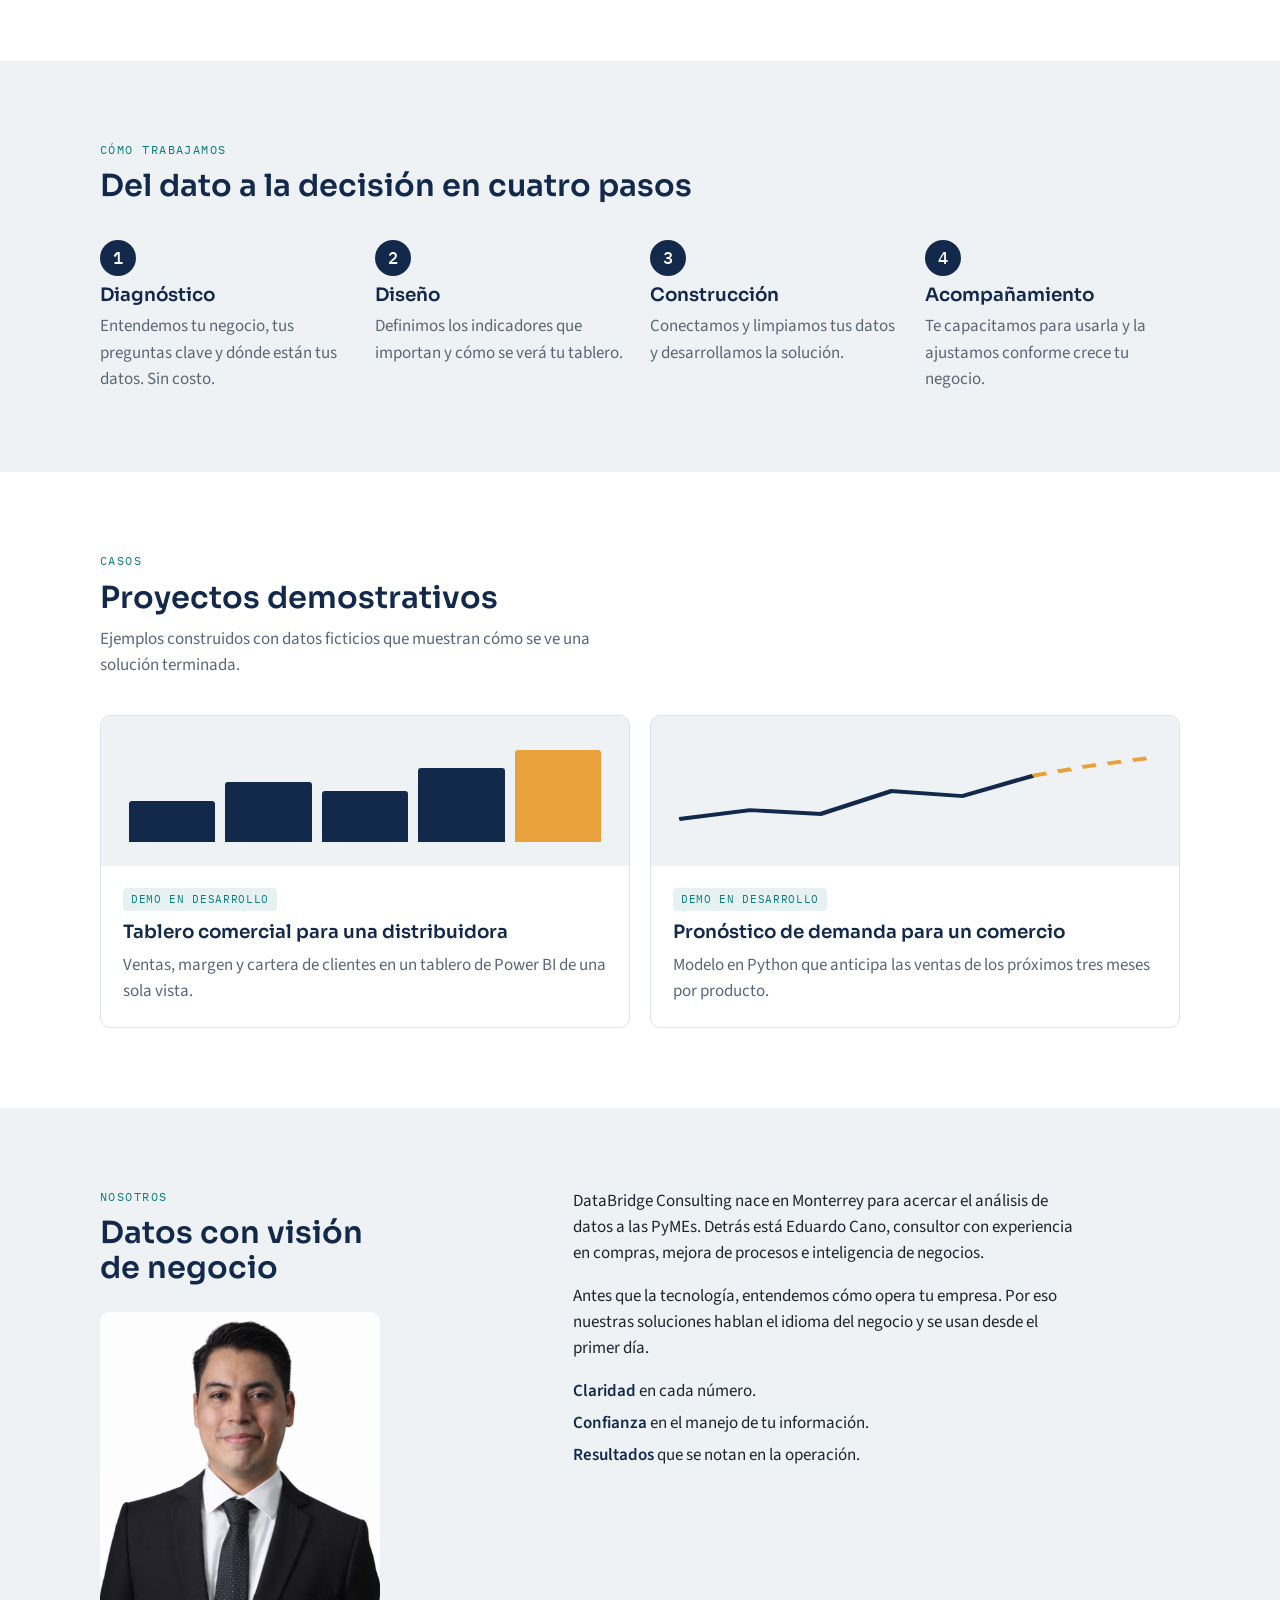
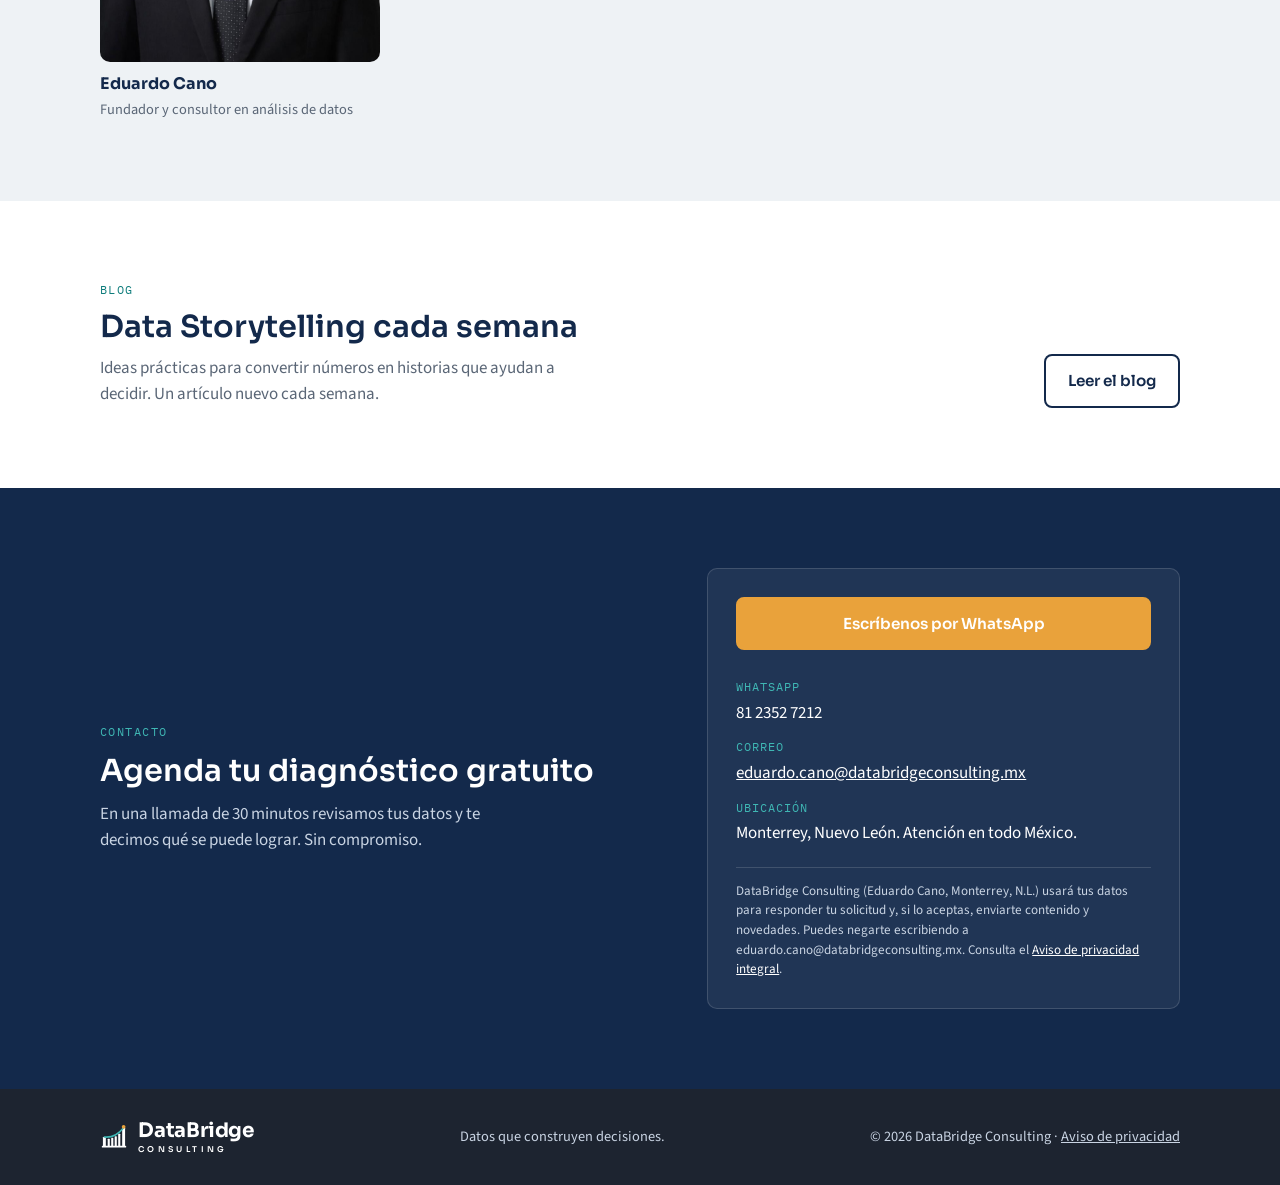
==== commit fc8ed74e: "Aviso de privacidad integral, aviso corto en contacto y tipografías locales Co-Authored-By: Claude O" ====
--- a/index.html
+++ b/index.html
@@ -19,9 +19,7 @@
   <meta name="theme-color" content="#13294B">
   <link rel="icon" href="assets/img/favicon.svg" type="image/svg+xml">
   <link rel="apple-touch-icon" href="assets/img/apple-touch-icon.png">
-  <link rel="preconnect" href="https://fonts.googleapis.com">
-  <link rel="preconnect" href="https://fonts.gstatic.com" crossorigin>
-  <link rel="stylesheet" href="https://fonts.googleapis.com/css2?family=Sora:wght@400;600;700&family=Source+Sans+3:wght@400;600&family=IBM+Plex+Mono:wght@400;500&display=swap">
+  <link rel="stylesheet" href="assets/fonts/fonts.css">
   <link rel="stylesheet" href="assets/css/styles.css">
 </head>
 <body>
@@ -241,6 +239,7 @@
           <dt>Correo</dt><dd><a href="mailto:eduardo.cano@databridgeconsulting.mx">eduardo.cano@databridgeconsulting.mx</a></dd>
           <dt>Ubicación</dt><dd>Monterrey, Nuevo León. Atención en todo México.</dd>
         </dl>
+        <p class="privacy-note">DataBridge Consulting (Eduardo Cano, Monterrey, N.L.) usará tus datos para responder tu solicitud y, si lo aceptas, enviarte contenido y novedades. Puedes negarte escribiendo a eduardo.cano@databridgeconsulting.mx. Consulta el <a href="aviso-de-privacidad.html">Aviso de privacidad integral</a>.</p>
       </div>
     </div>
   </section>
--- a/assets/fonts/fonts.css
+++ b/assets/fonts/fonts.css
@@ -0,0 +1,50 @@
+/* Tipografías alojadas en el propio sitio (licencia SIL Open Font License, ver OFL-*.txt) */
+@font-face {
+  font-family: "Sora";
+  font-style: normal;
+  font-weight: 400;
+  font-display: swap;
+  src: url("sora-latin-400-normal.woff2") format("woff2");
+}
+@font-face {
+  font-family: "Sora";
+  font-style: normal;
+  font-weight: 600;
+  font-display: swap;
+  src: url("sora-latin-600-normal.woff2") format("woff2");
+}
+@font-face {
+  font-family: "Sora";
+  font-style: normal;
+  font-weight: 700;
+  font-display: swap;
+  src: url("sora-latin-700-normal.woff2") format("woff2");
+}
+@font-face {
+  font-family: "Source Sans 3";
+  font-style: normal;
+  font-weight: 400;
+  font-display: swap;
+  src: url("source-sans-3-latin-400-normal.woff2") format("woff2");
+}
+@font-face {
+  font-family: "Source Sans 3";
+  font-style: normal;
+  font-weight: 600;
+  font-display: swap;
+  src: url("source-sans-3-latin-600-normal.woff2") format("woff2");
+}
+@font-face {
+  font-family: "IBM Plex Mono";
+  font-style: normal;
+  font-weight: 400;
+  font-display: swap;
+  src: url("ibm-plex-mono-latin-400-normal.woff2") format("woff2");
+}
+@font-face {
+  font-family: "IBM Plex Mono";
+  font-style: normal;
+  font-weight: 500;
+  font-display: swap;
+  src: url("ibm-plex-mono-latin-500-normal.woff2") format("woff2");
+}
--- a/assets/css/styles.css
+++ b/assets/css/styles.css
@@ -285,3 +285,16 @@
 .article blockquote { margin: 0; border-left: 3px solid var(--amber); padding-left: 16px; color: var(--indigo); font-family: var(--f-display); font-size: 1.1rem; }
 .back { font-size: .9rem; }
 .site-footer a { color: var(--on-dark-muted); }
+
+/* Aviso de privacidad */
+.legal h2 { scroll-margin-top: 80px; font-size: 1.3rem; }
+.legal h3 { font-size: 1.02rem; margin-top: 4px; }
+.toc { background: var(--mist); border-radius: var(--radius); padding: 18px 22px; }
+.toc-title { font-family: var(--f-mono); font-size: .75rem; letter-spacing: .1em; text-transform: uppercase; color: var(--teal); margin-bottom: 8px; }
+.toc ol { margin: 0; padding-left: 22px; display: grid; gap: 4px; font-size: .95rem; }
+.toc a { color: var(--indigo); text-decoration: none; }
+.toc a:hover { color: var(--teal); text-decoration: underline; }
+
+/* Aviso simplificado junto al contacto */
+.privacy-note { font-size: .82rem; line-height: 1.5; color: var(--on-dark-muted); border-top: 1px solid rgba(255, 255, 255, .14); padding-top: 14px; }
+.privacy-note a { color: var(--white); }
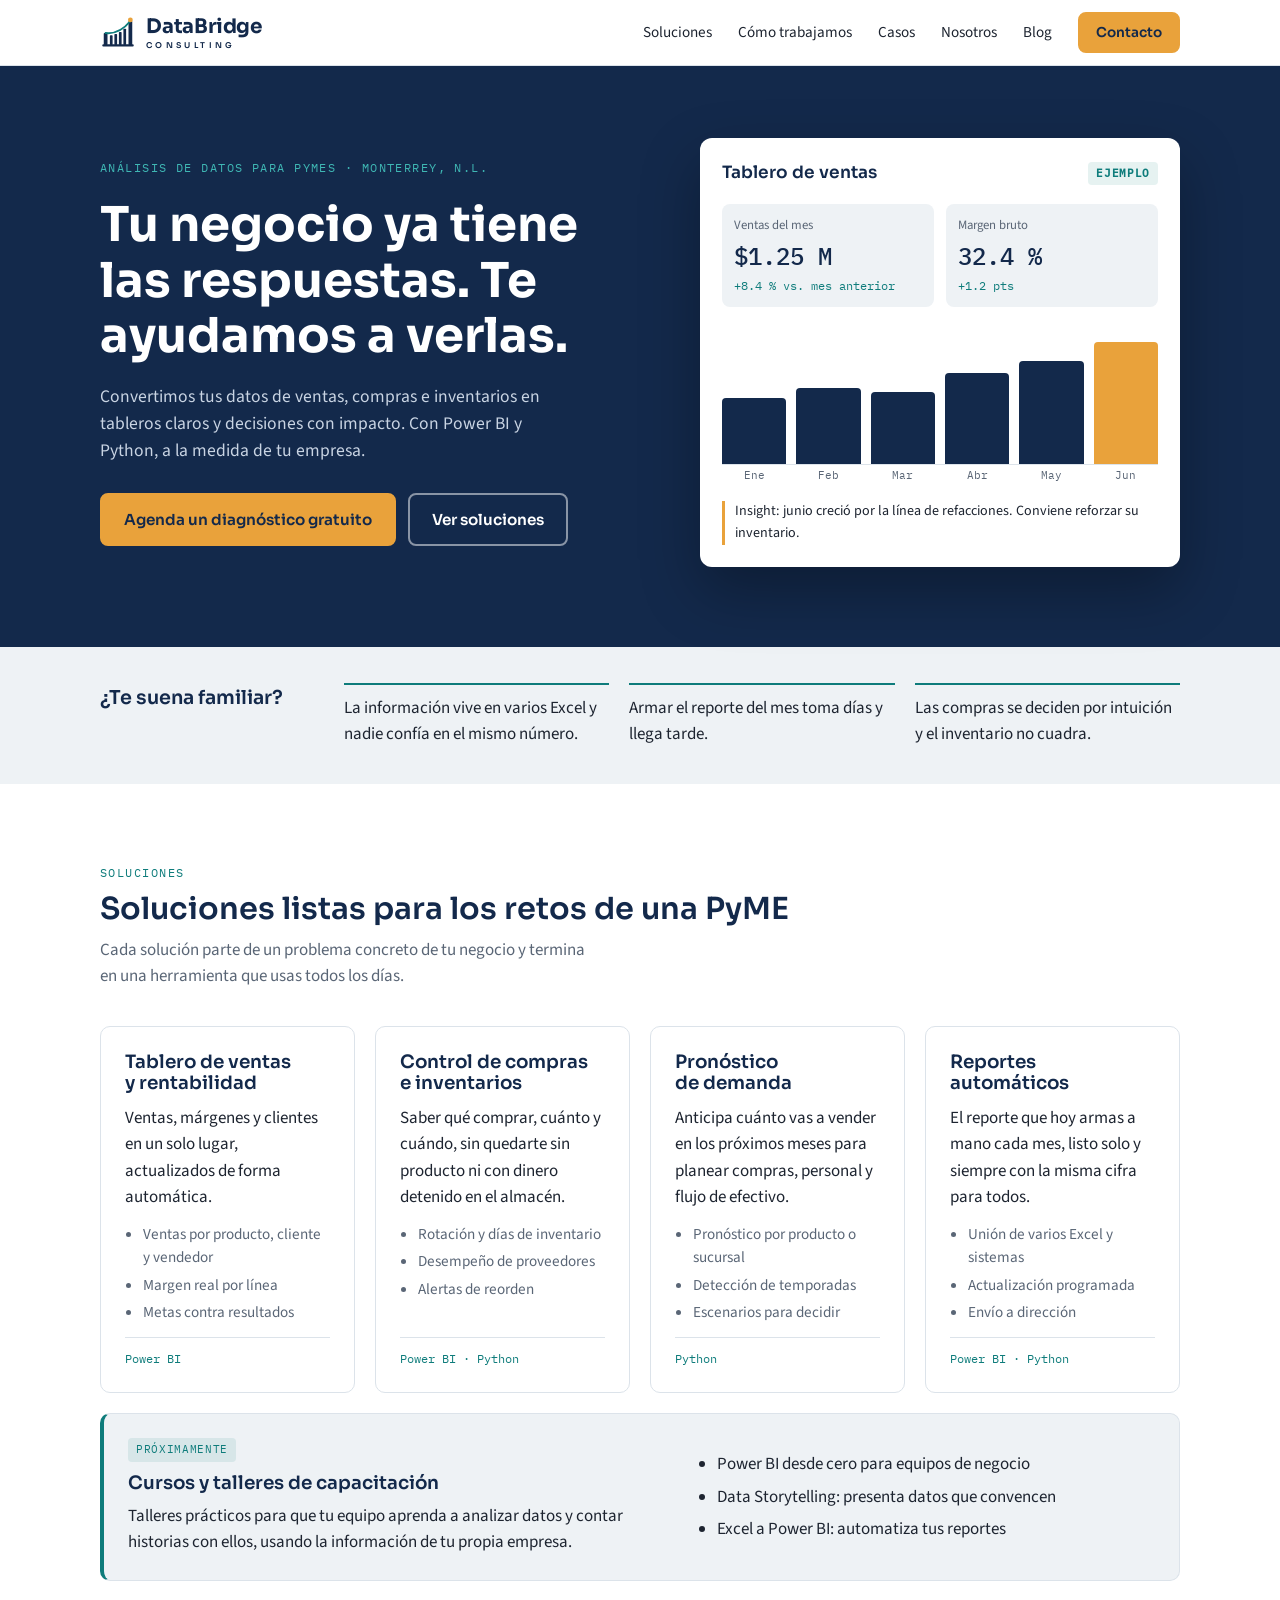
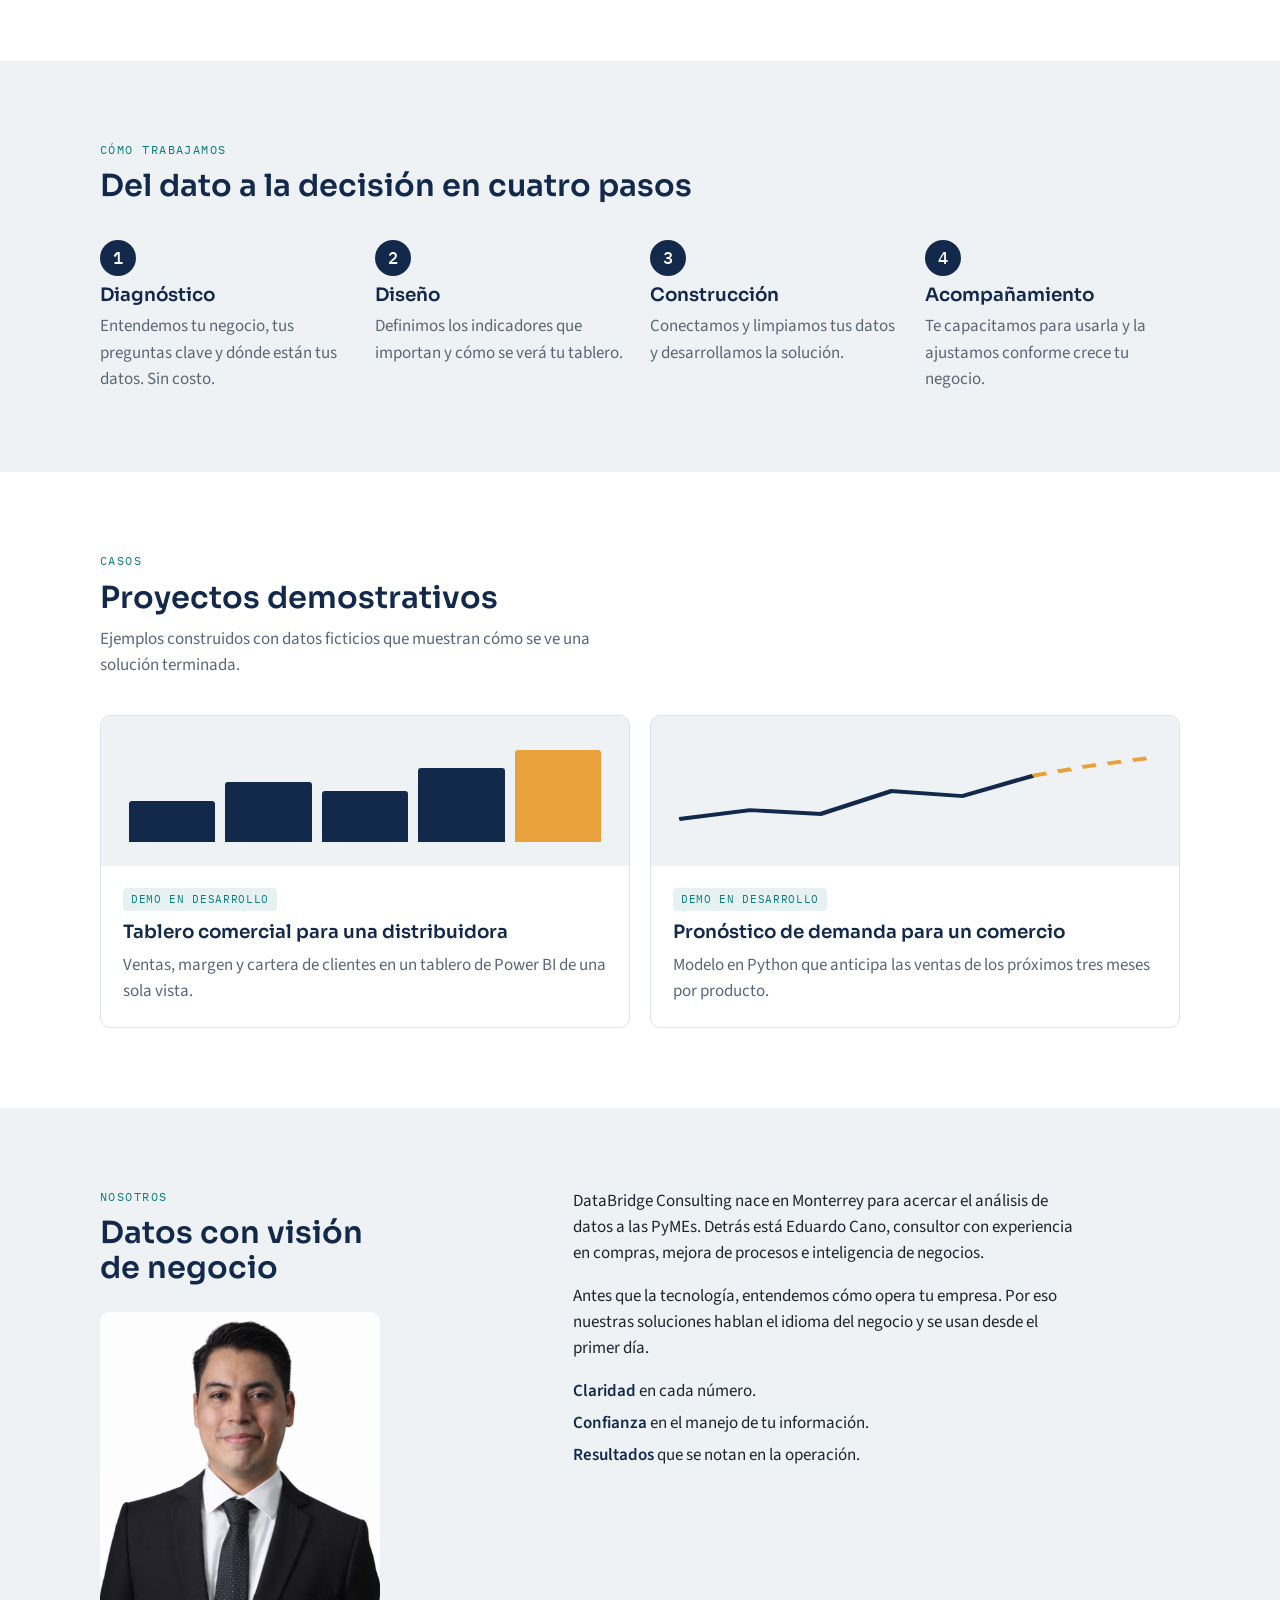
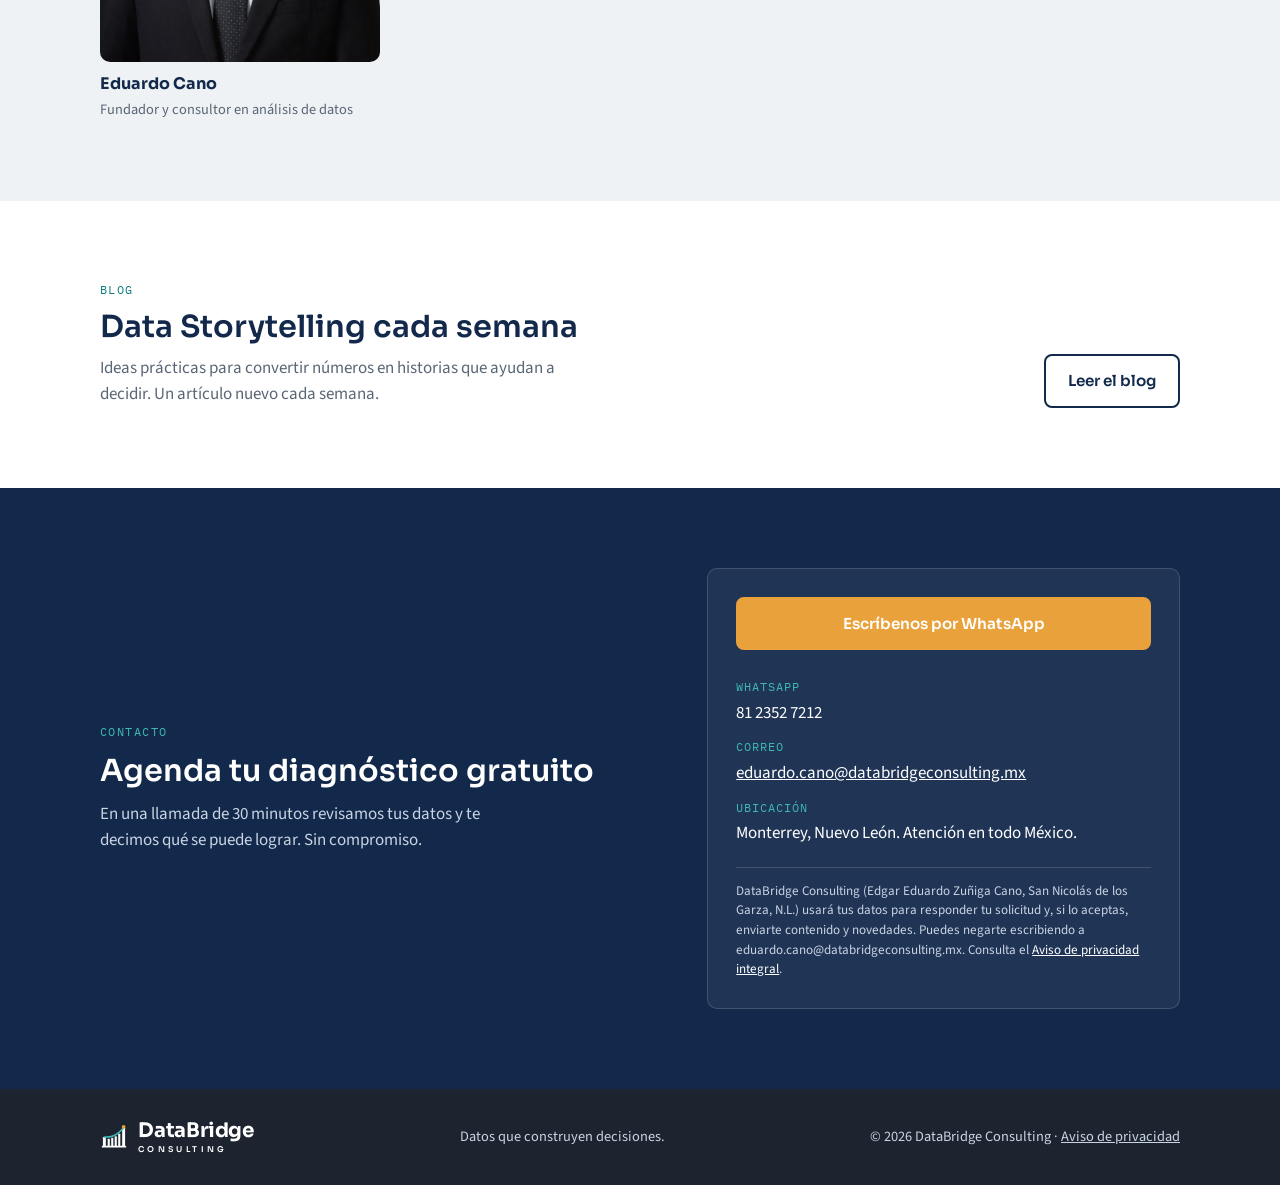
==== commit e83bdeed: "Aviso: nombre y domicilio legales, herramientas, uso de IA y Google Analytics con aviso de cookies C" ====
--- a/index.html
+++ b/index.html
@@ -239,7 +239,7 @@
           <dt>Correo</dt><dd><a href="mailto:eduardo.cano@databridgeconsulting.mx">eduardo.cano@databridgeconsulting.mx</a></dd>
           <dt>Ubicación</dt><dd>Monterrey, Nuevo León. Atención en todo México.</dd>
         </dl>
-        <p class="privacy-note">DataBridge Consulting (Eduardo Cano, Monterrey, N.L.) usará tus datos para responder tu solicitud y, si lo aceptas, enviarte contenido y novedades. Puedes negarte escribiendo a eduardo.cano@databridgeconsulting.mx. Consulta el <a href="aviso-de-privacidad.html">Aviso de privacidad integral</a>.</p>
+        <p class="privacy-note">DataBridge Consulting (Edgar Eduardo Zuñiga Cano, San Nicolás de los Garza, N.L.) usará tus datos para responder tu solicitud y, si lo aceptas, enviarte contenido y novedades. Puedes negarte escribiendo a eduardo.cano@databridgeconsulting.mx. Consulta el <a href="aviso-de-privacidad.html">Aviso de privacidad integral</a>.</p>
       </div>
     </div>
   </section>
--- a/assets/css/styles.css
+++ b/assets/css/styles.css
@@ -298,3 +298,12 @@
 /* Aviso simplificado junto al contacto */
 .privacy-note { font-size: .82rem; line-height: 1.5; color: var(--on-dark-muted); border-top: 1px solid rgba(255, 255, 255, .14); padding-top: 14px; }
 .privacy-note a { color: var(--white); }
+
+/* Aviso de cookies */
+.cookie-banner { position: fixed; left: 16px; right: 16px; bottom: 16px; z-index: 50; max-width: 720px; margin: 0 auto; background: var(--indigo); color: var(--white); border-radius: var(--radius); padding: 16px 20px; box-shadow: 0 10px 30px rgba(19, 41, 75, .3); display: flex; gap: 16px; align-items: center; flex-wrap: wrap; }
+.cookie-banner p { margin: 0; flex: 1 1 320px; font-size: .92rem; line-height: 1.5; color: var(--on-dark-muted); }
+.cookie-banner a { color: var(--white); }
+.cookie-actions { display: flex; gap: 10px; }
+.btn-small { padding: 8px 16px; font-size: .9rem; }
+.btn-ghost { background: transparent; color: var(--white); border-color: rgba(255, 255, 255, .5); }
+.btn-ghost:hover { background: rgba(255, 255, 255, .12); box-shadow: none; }
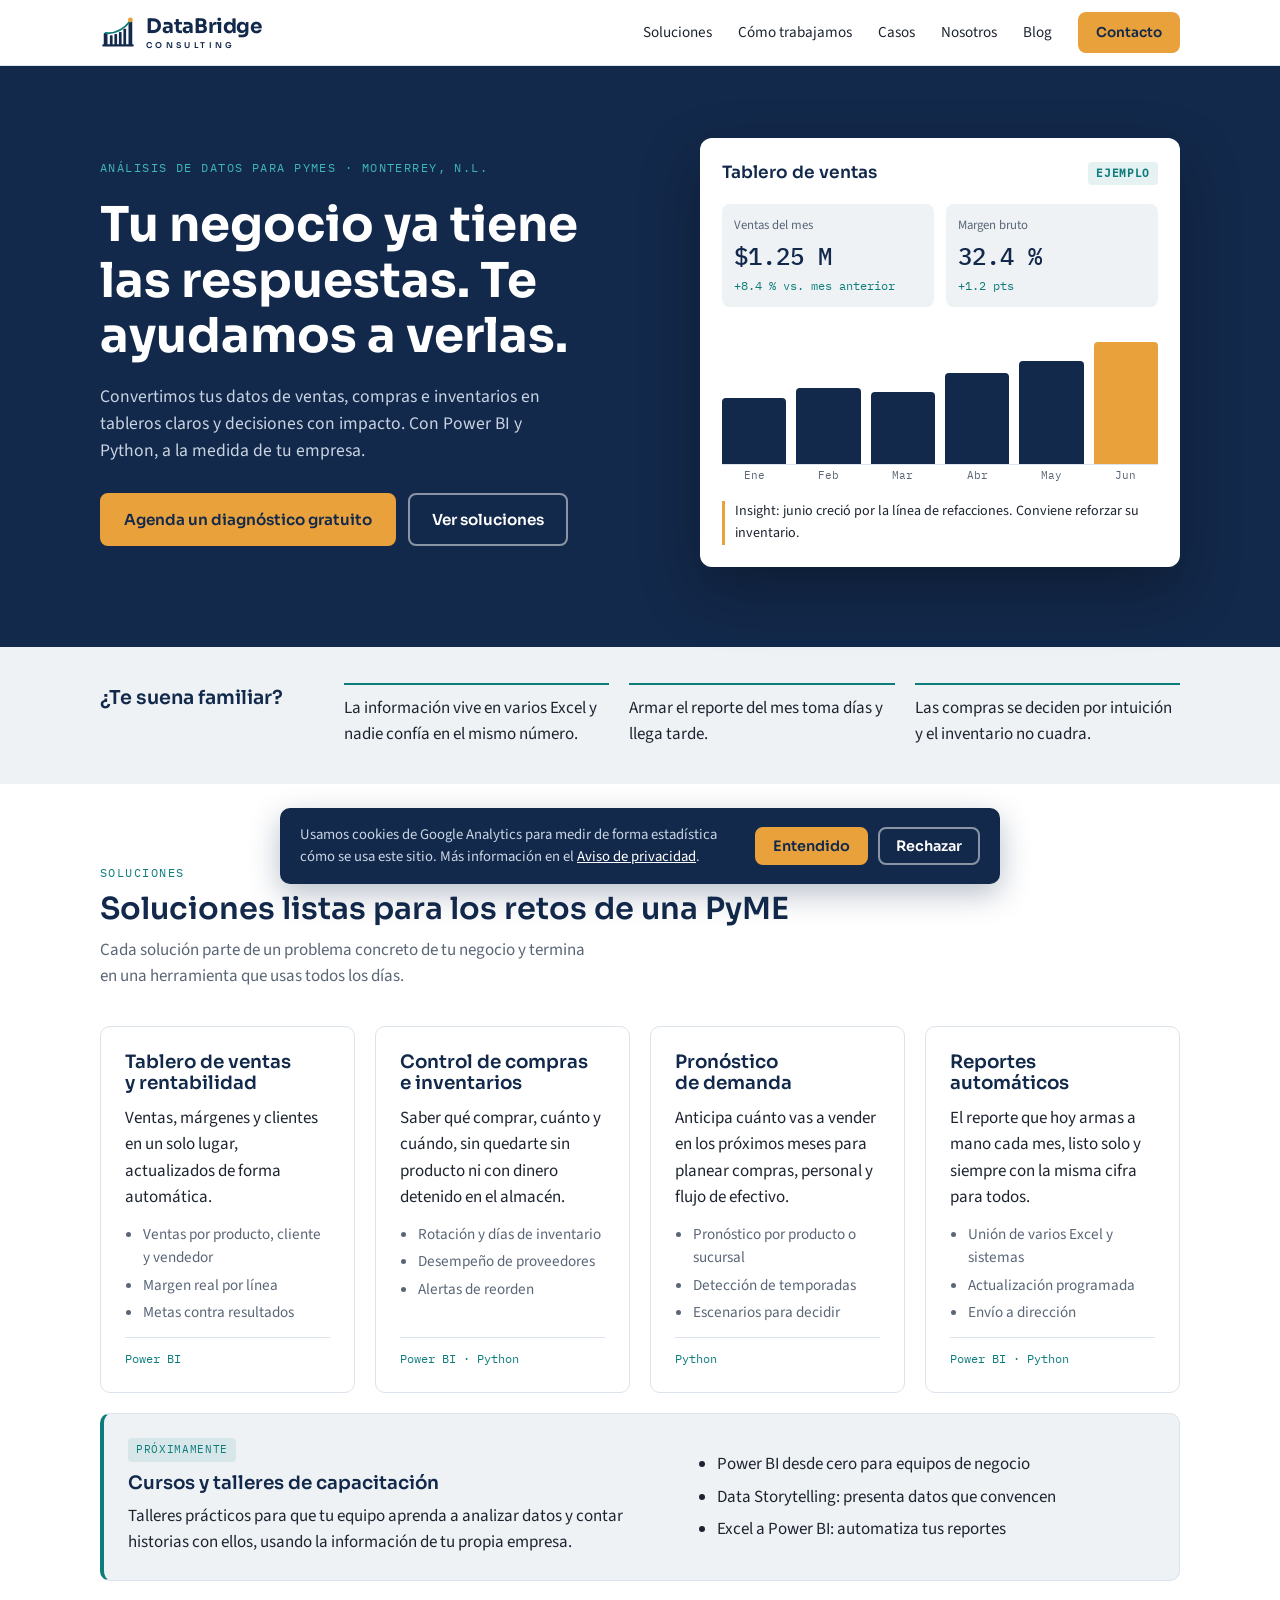
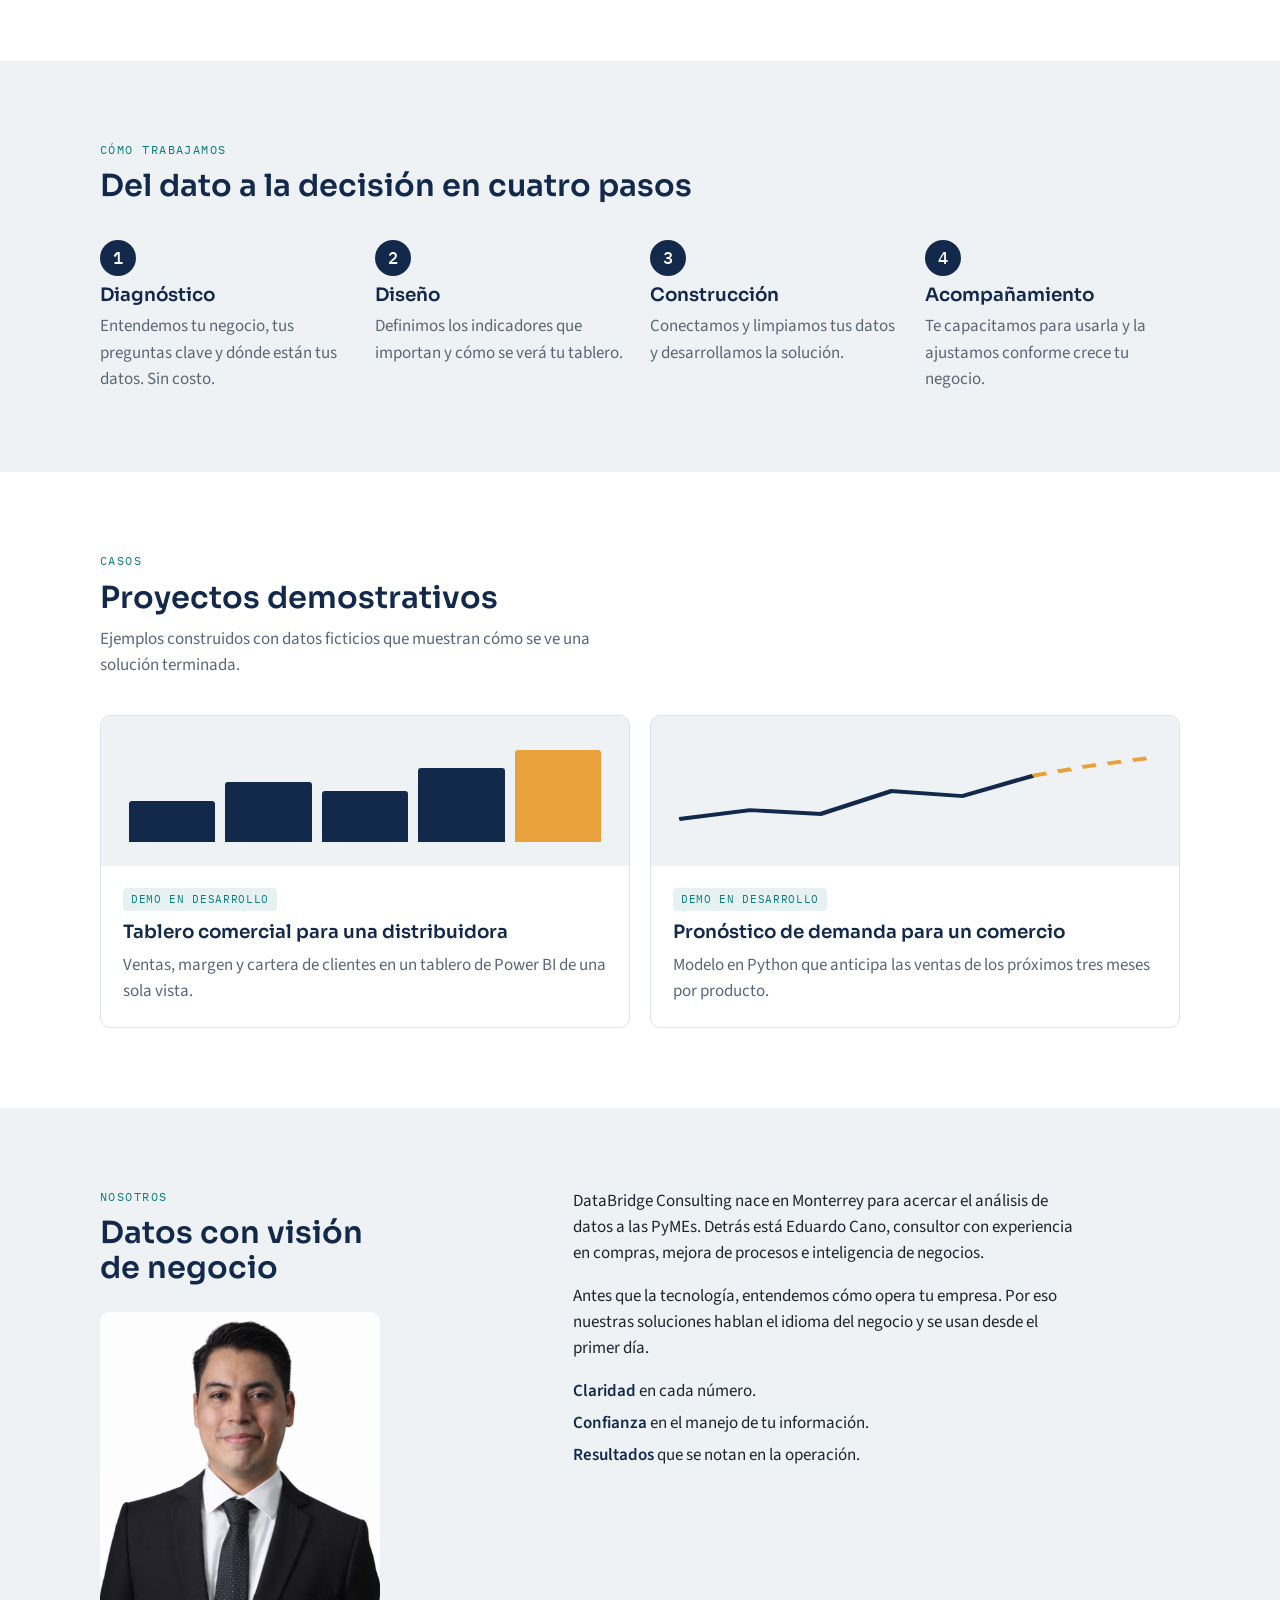
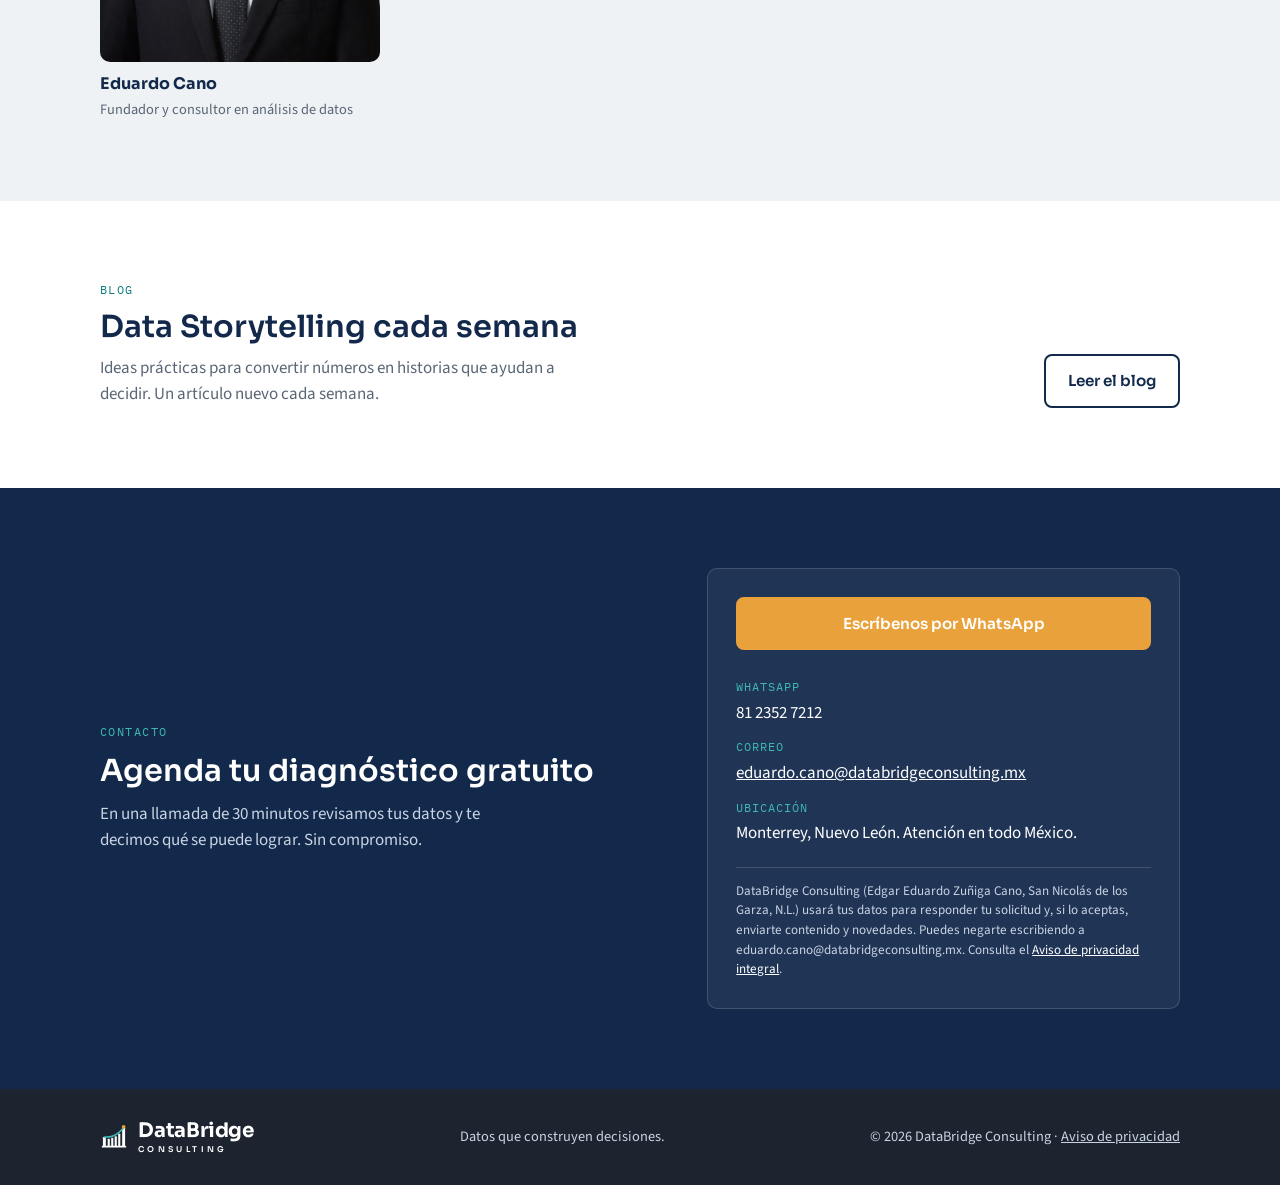
==== commit ca467d99: "Fuerza a los navegadores a cargar la versión nueva de CSS y JS Co-Authored-By: Claude Opus 5.5 (1M c" ====
--- a/index.html
+++ b/index.html
@@ -20,7 +20,7 @@
   <link rel="icon" href="assets/img/favicon.svg" type="image/svg+xml">
   <link rel="apple-touch-icon" href="assets/img/apple-touch-icon.png">
   <link rel="stylesheet" href="assets/fonts/fonts.css">
-  <link rel="stylesheet" href="assets/css/styles.css">
+  <link rel="stylesheet" href="assets/css/styles.css?v=20261005">
 </head>
 <body>
 
@@ -257,6 +257,6 @@
   </div>
 </footer>
 
-<script src="assets/js/main.js"></script>
+<script src="assets/js/main.js?v=20261005"></script>
 </body>
 </html>
